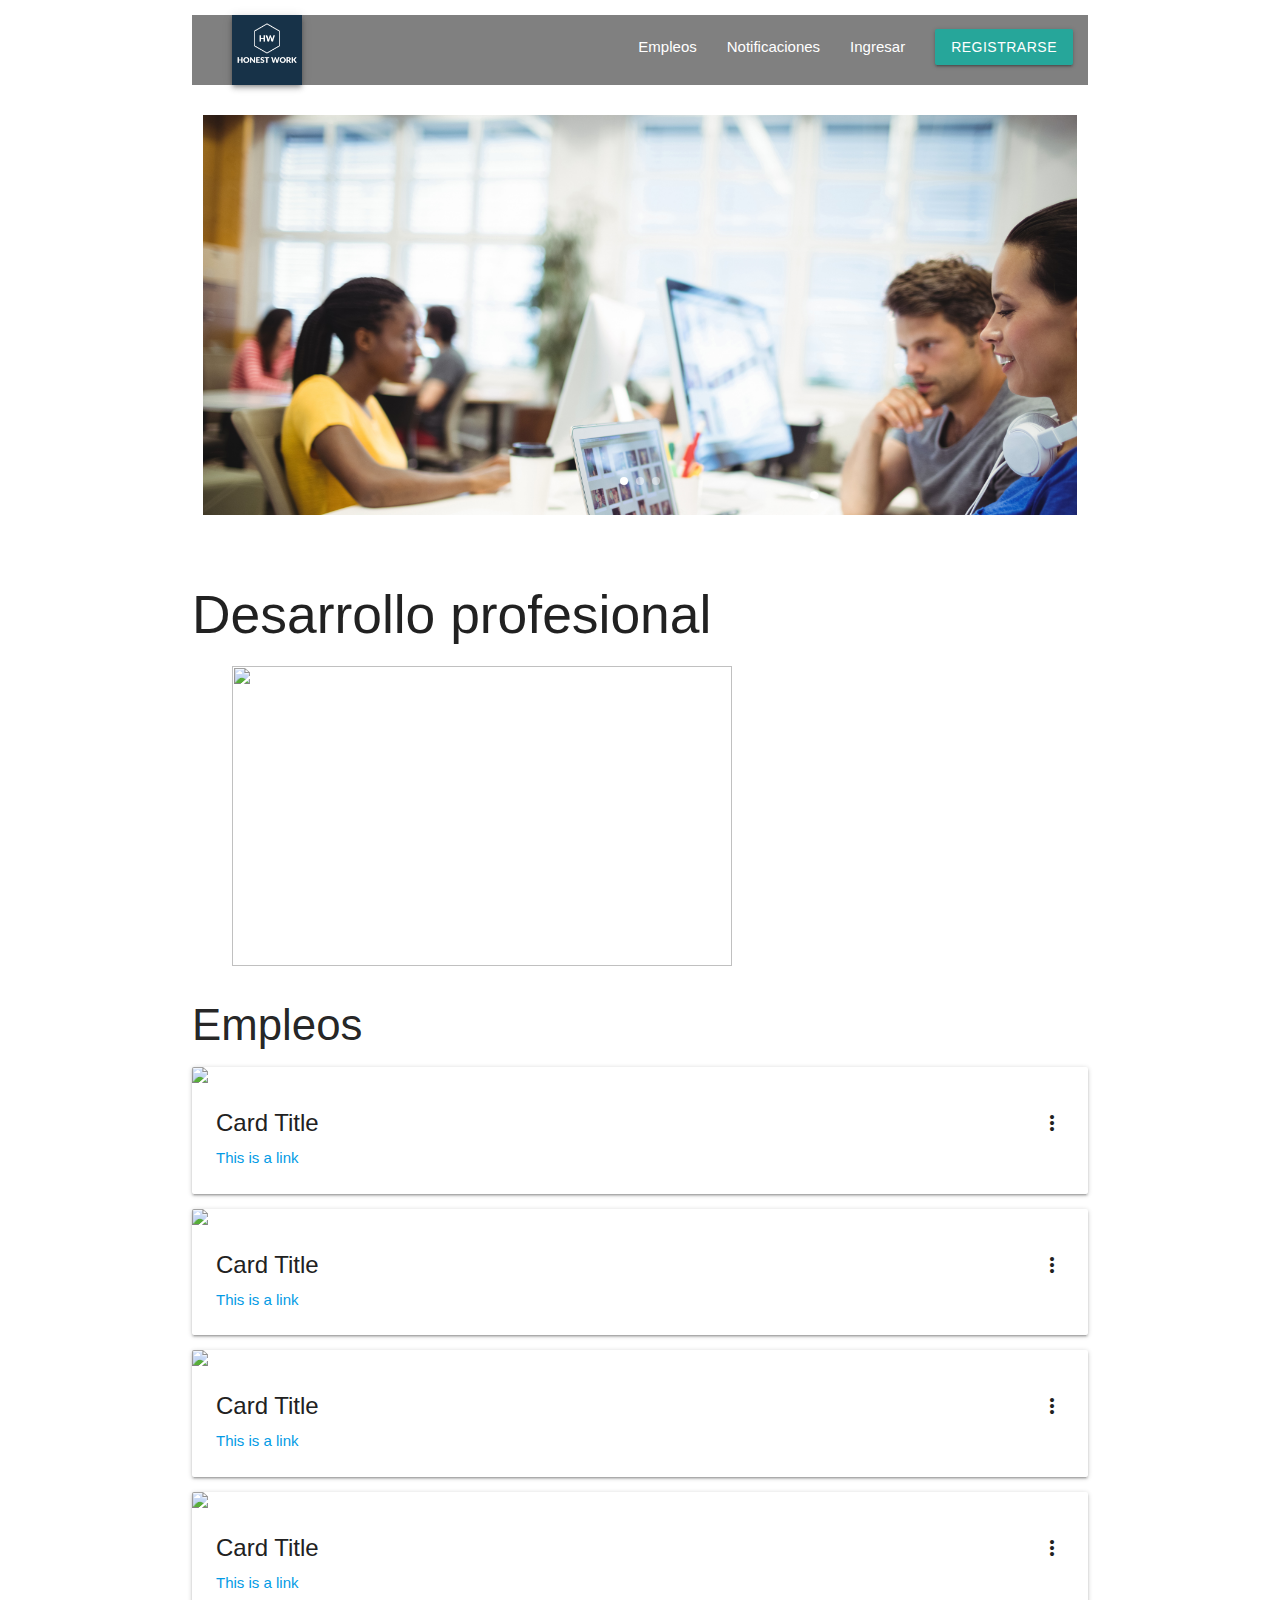
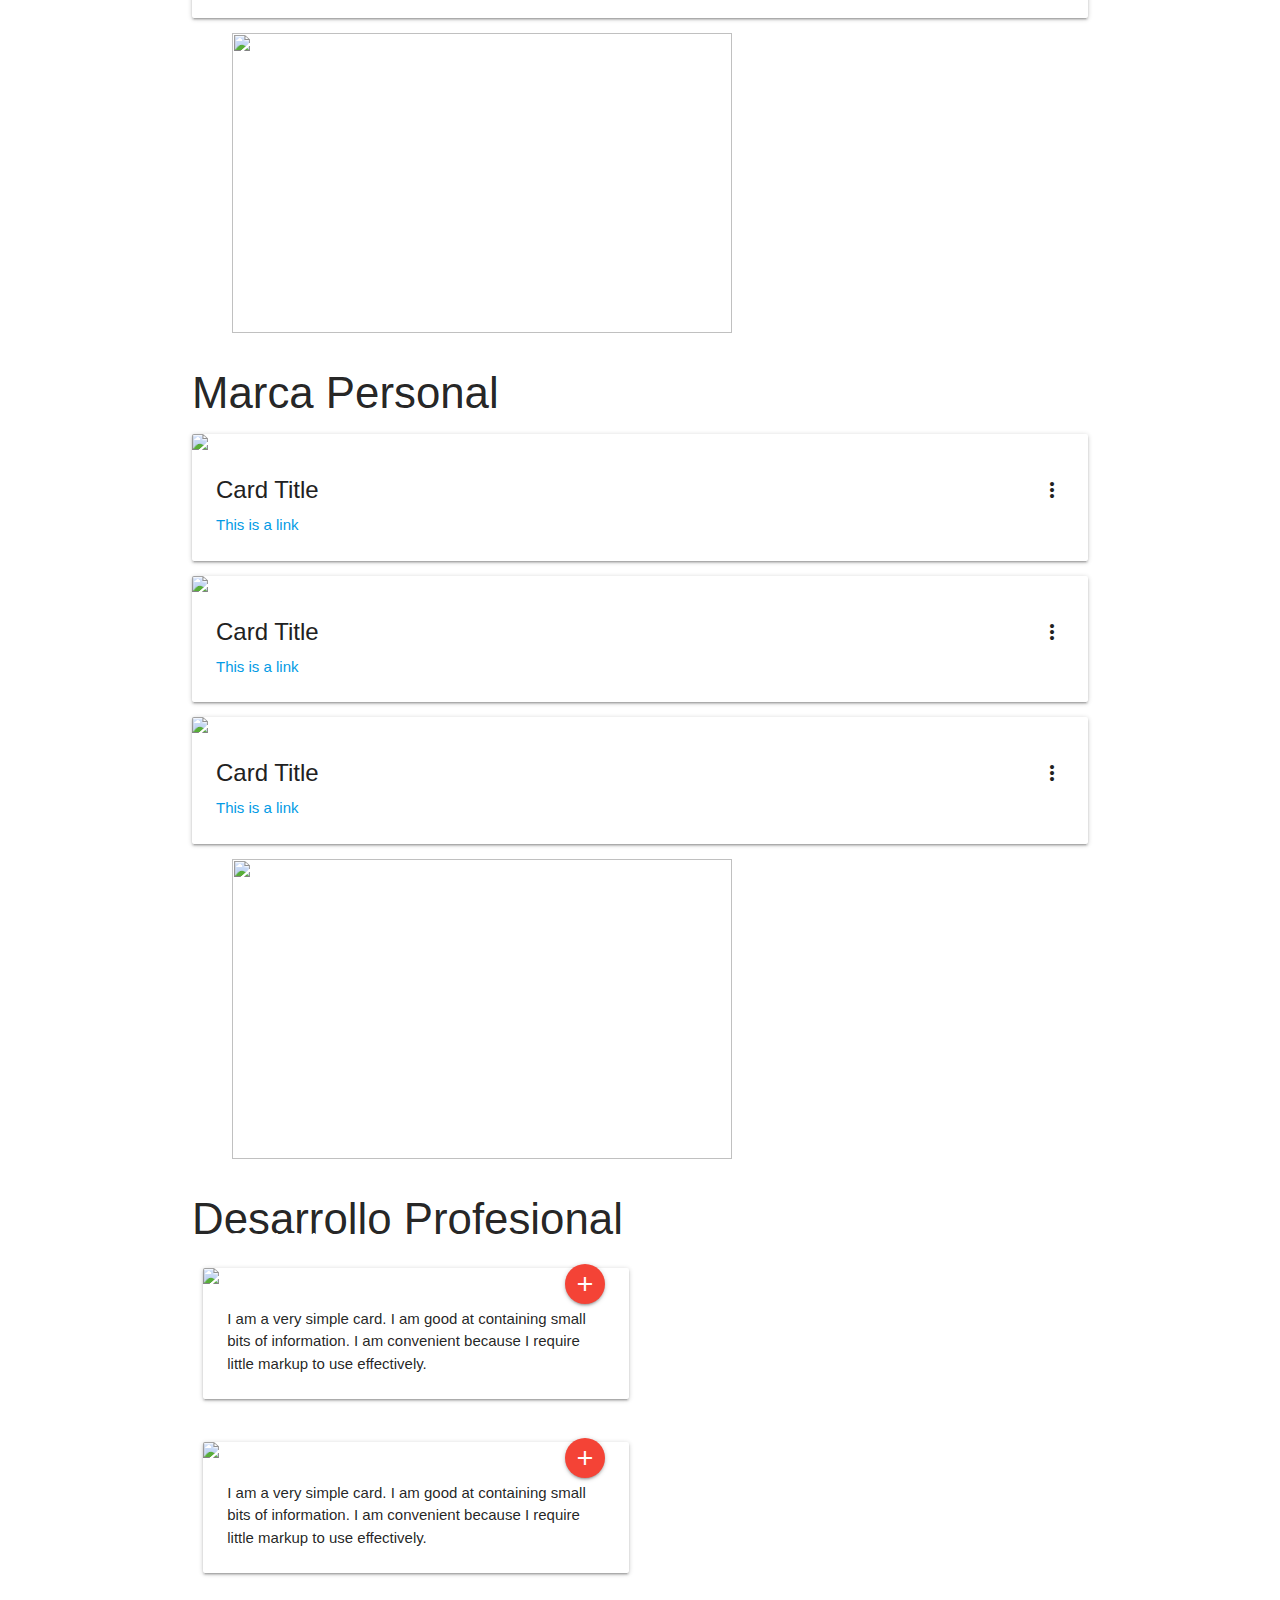
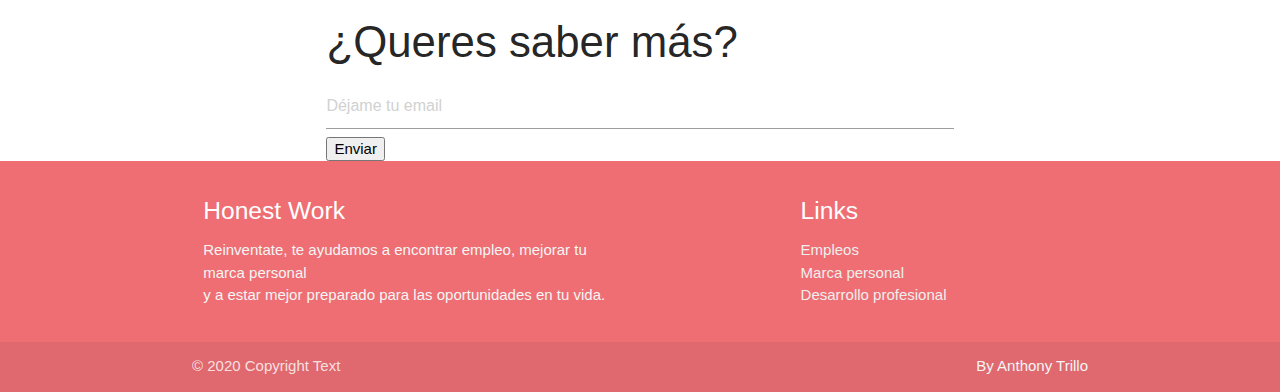
==== index.html @ fe692565 "Añado descripción al footer" ====
<!DOCTYPE html>
<html lang="es">
    <head>
        <meta charset="UTF-8">
        <meta name="viewport" content="width=device-width, initial-scale=1.0">
        <meta http-equiv="X-UA-Compatible" content="ie=edge">
        <title>Project zero</title>
        <!--Import Google Icon Font-->
        <link href="https://fonts.googleapis.com/icon?family=Material+Icons" rel="stylesheet">
        <!-- Compiled and minified CSS -->
        <link rel="stylesheet" href="https://cdnjs.cloudflare.com/ajax/libs/materialize/1.0.0/css/materialize.min.css">
        <link rel="stylesheet" href="estilos.css">
    </head>
    <body>

        <i class="icon-menu burger-button" id="burger-menu"></i> 

        <header>
            <nav class="container">
                <figure>
                    <a href="#" class="brand-logo left valign-wrapper">
                        <img class="responsive-img z-depth-2" src="imagenes/logo.png" alt="logo de la página">
                    </a>
                </figure>
                <ul class="valign-wrapper right">
                    <li>
                        <a href="">Empleos</a>
                    </li>
                    <li>
                        <a href="">Notificaciones</a>
                    </li>
                    <li>
                        <a href="">Ingresar</a>
                    </li>
                    <li>
                        <a class="btn" href="#">Registrarse</a>
                    </li>
                </ul>
            </nav>
        </header>
        <main class="container">
            <section class="hero">
                <div class="section">
                    <div class="row">
                        <div class="col s12">
                            <div class="carousel carousel-slider">
                                <a class="carousel-item" href="#one!"><img src="imagenes/work.jpg">Empleos</a>
                                <a class="carousel-item" href="#two!"><img src="imagenes/meet.jpg">Capacitación</a>
                                <a class="carousel-item" href="#three!"><img src="imagenes/branding.jpg">Marca personal</a>
                            </div>   
                        </div>
                    </div>
                </div>     
            </section>
    
            <section id="categorias" class="category-list">
                <div>
                    <h2>Desarrollo profesional</h2>
                    <article class="category">
                        <figure class="category-imageContainer">
                            <img class="category_image" src="" width="500" height="300" alt="">
                        </figure>
                        <div class="category-detail">
                            <h3 class="category-title">Empleos</h3>

                            <div class="card">
                                <div class="card-image waves-effect waves-block waves-light">
                                    <img class="activator" src="images/office.jpg">
                                </div>
                                <div class="card-content">
                                  <span class="card-title activator grey-text text-darken-4">Card Title<i class="material-icons right">more_vert</i></span>
                                  <p><a href="#">This is a link</a></p>
                                </div>
                                <div class="card-reveal">
                                  <span class="card-title grey-text text-darken-4">Card Title<i class="material-icons right">close</i></span>
                                  <p>Here is some more information about this product that is only revealed once clicked on.</p>
                                </div>
                            </div>

                            <div class="card">
                                <div class="card-image waves-effect waves-block waves-light">
                                    <img class="activator" src="images/office.jpg">
                                </div>
                                <div class="card-content">
                                    <span class="card-title activator grey-text text-darken-4">Card Title<i class="material-icons right">more_vert</i></span>
                                    <p><a href="#">This is a link</a></p>
                                </div>
                                <div class="card-reveal">
                                    <span class="card-title grey-text text-darken-4">Card Title<i class="material-icons right">close</i></span>
                                    <p>Here is some more information about this product that is only revealed once clicked on.</p>
                                </div>
                            </div>

                            <div class="card">
                                <div class="card-image waves-effect waves-block waves-light">
                                    <img class="activator" src="images/office.jpg">
                                </div>
                                <div class="card-content">
                                    <span class="card-title activator grey-text text-darken-4">Card Title<i class="material-icons right">more_vert</i></span>
                                    <p><a href="#">This is a link</a></p>
                                </div>
                                <div class="card-reveal">
                                    <span class="card-title grey-text text-darken-4">Card Title<i class="material-icons right">close</i></span>
                                    <p>Here is some more information about this product that is only revealed once clicked on.</p>
                                </div>
                            </div>
                            
                            <div class="card">
                                <div class="card-image waves-effect waves-block waves-light">
                                    <img class="activator" src="images/office.jpg">
                                </div>
                                <div class="card-content">
                                    <span class="card-title activator grey-text text-darken-4">Card Title<i class="material-icons right">more_vert</i></span>
                                    <p><a href="#">This is a link</a></p>
                                </div>
                                <div class="card-reveal">
                                    <span class="card-title grey-text text-darken-4">Card Title<i class="material-icons right">close</i></span>
                                    <p>Here is some more information about this product that is only revealed once clicked on.</p>
                                </div>
                            </div>

                        </div>            
                    </article>
                    <article class="category">
                        <figure class="category-imageContainer">
                            <img class="category_image" src="" width="500" height="300" alt="">
                        </figure>
                        <div class="category-detail">
                            <h3 class="category-title">Marca Personal</h3>

                            <div class="card">
                                <div class="card-image waves-effect waves-block waves-light">
                                  <img class="activator" src="images/office.jpg">
                                </div>
                                <div class="card-content">
                                  <span class="card-title activator grey-text text-darken-4">Card Title<i class="material-icons right">more_vert</i></span>
                                  <p><a href="#">This is a link</a></p>
                                </div>
                                <div class="card-reveal">
                                  <span class="card-title grey-text text-darken-4">Card Title<i class="material-icons right">close</i></span>
                                  <p>Here is some more information about this product that is only revealed once clicked on.</p>
                                </div>
                            </div>

                            <div class="card">
                                <div class="card-image waves-effect waves-block waves-light">
                                  <img class="activator" src="images/office.jpg">
                                </div>
                                <div class="card-content">
                                  <span class="card-title activator grey-text text-darken-4">Card Title<i class="material-icons right">more_vert</i></span>
                                  <p><a href="#">This is a link</a></p>
                                </div>
                                <div class="card-reveal">
                                  <span class="card-title grey-text text-darken-4">Card Title<i class="material-icons right">close</i></span>
                                  <p>Here is some more information about this product that is only revealed once clicked on.</p>
                                </div>
                            </div>

                            <div class="card">
                                <div class="card-image waves-effect waves-block waves-light">
                                  <img class="activator" src="images/office.jpg">
                                </div>
                                <div class="card-content">
                                  <span class="card-title activator grey-text text-darken-4">Card Title<i class="material-icons right">more_vert</i></span>
                                  <p><a href="#">This is a link</a></p>
                                </div>
                                <div class="card-reveal">
                                  <span class="card-title grey-text text-darken-4">Card Title<i class="material-icons right">close</i></span>
                                  <p>Here is some more information about this product that is only revealed once clicked on.</p>
                                </div>
                            </div>

                        </div>            
                    </article>
                    <article class="category">
                        <figure class="category-imageContainer">
                            <img class="category_image" src="" width="500" height="300" alt="">
                        </figure>
                        <div class="category-detail">
                            <h3 class="category-title">Desarrollo Profesional</h3>
                            
                            <div class="row">
                                <div class="col s12 m6">
                                  <div class="card">
                                    <div class="card-image">
                                      <img src="images/sample-1.jpg">
                                      <span class="card-title">Card Title</span>
                                      <a class="btn-floating halfway-fab waves-effect waves-light red"><i class="material-icons">add</i></a>
                                    </div>
                                    <div class="card-content">
                                      <p>I am a very simple card. I am good at containing small bits of information. I am convenient because I require little markup to use effectively.</p>
                                    </div>
                                  </div>
                                </div>
                            </div>
                                
                            <div class="row">
                                <div class="col s12 m6">
                                  <div class="card">
                                    <div class="card-image">
                                      <img src="images/sample-1.jpg">
                                      <span class="card-title">Card Title</span>
                                      <a class="btn-floating halfway-fab waves-effect waves-light red"><i class="material-icons">add</i></a>
                                    </div>
                                    <div class="card-content">
                                      <p>I am a very simple card. I am good at containing small bits of information. I am convenient because I require little markup to use effectively.</p>
                                    </div>
                                  </div>
                                </div>
                            </div>
                                        
                        </div>            
                    </article>
                </div>
            </section>
    
            <section id="contacto" class="contact">
                <div class="container">
                    <form action="/suscripcion/" class="form-email">
                        <h3>¿Queres saber más?</h3 >
                        <input type="text" placeholder="Déjame tu email" value="" id="email">
                        <button>Enviar</button>
                    </form>
                </div>
            </section>
        </main>

        <footer class="page-footer">
            <div class="container">
              <div class="row">
                <div class="col l6 s12">
                  <h5 class="white-text">Honest Work</h5>
                  <p class="grey-text text-lighten-4">Reinventate, te ayudamos a encontrar empleo, mejorar tu marca personal <br> y a estar mejor preparado para las oportunidades en tu vida.</p>
                </div>
                <div class="col l4 offset-l2 s12">
                  <h5 class="white-text">Links</h5>
                  <ul>
                    <li><a class="grey-text text-lighten-3" href="#!">Empleos</a></li>
                    <li><a class="grey-text text-lighten-3" href="#!">Marca personal</a></li>
                    <li><a class="grey-text text-lighten-3" href="#!">Desarrollo profesional</a></li>
                  </ul>
                </div>
              </div>
            </div>
            <div class="footer-copyright">
              <div class="container">
              © 2020 Copyright Text
              <a class="grey-text text-lighten-4 right" href="https://www.linkedin.com/in/anthonytr/">By Anthony Trillo</a>
              </div>
            </div>
        </footer>

        <!-- Compiled and minified JavaScript -->
        <script src="https://cdnjs.cloudflare.com/ajax/libs/materialize/1.0.0/js/materialize.min.js"></script>
        <script>
            document.addEventListener('DOMContentLoaded', function() {
                let elems = document.querySelectorAll('.carousel');
                let instances = M.Carousel.init(elems, {
                    indicators: true,
                    dist: -80
                });

                setInterval(function(){
                
                })
            });
            
            //Or with jQuery
            //$(document).ready(function(){
            //$('.carousel').carousel();
            //});
        </script>
    </body>
</html>
---- estilos.css ----
body {
    margin: 0px;
    padding: 0px;
    display: flex;
    min-height: 100vh;
    flex-direction: column;
}

header {
    height: 100px;
}

header nav {
    height: 100px;
    background: grey;
    box-shadow: none;
    height: 70px;
}

.brand-logo img {
    width: 70px;
}
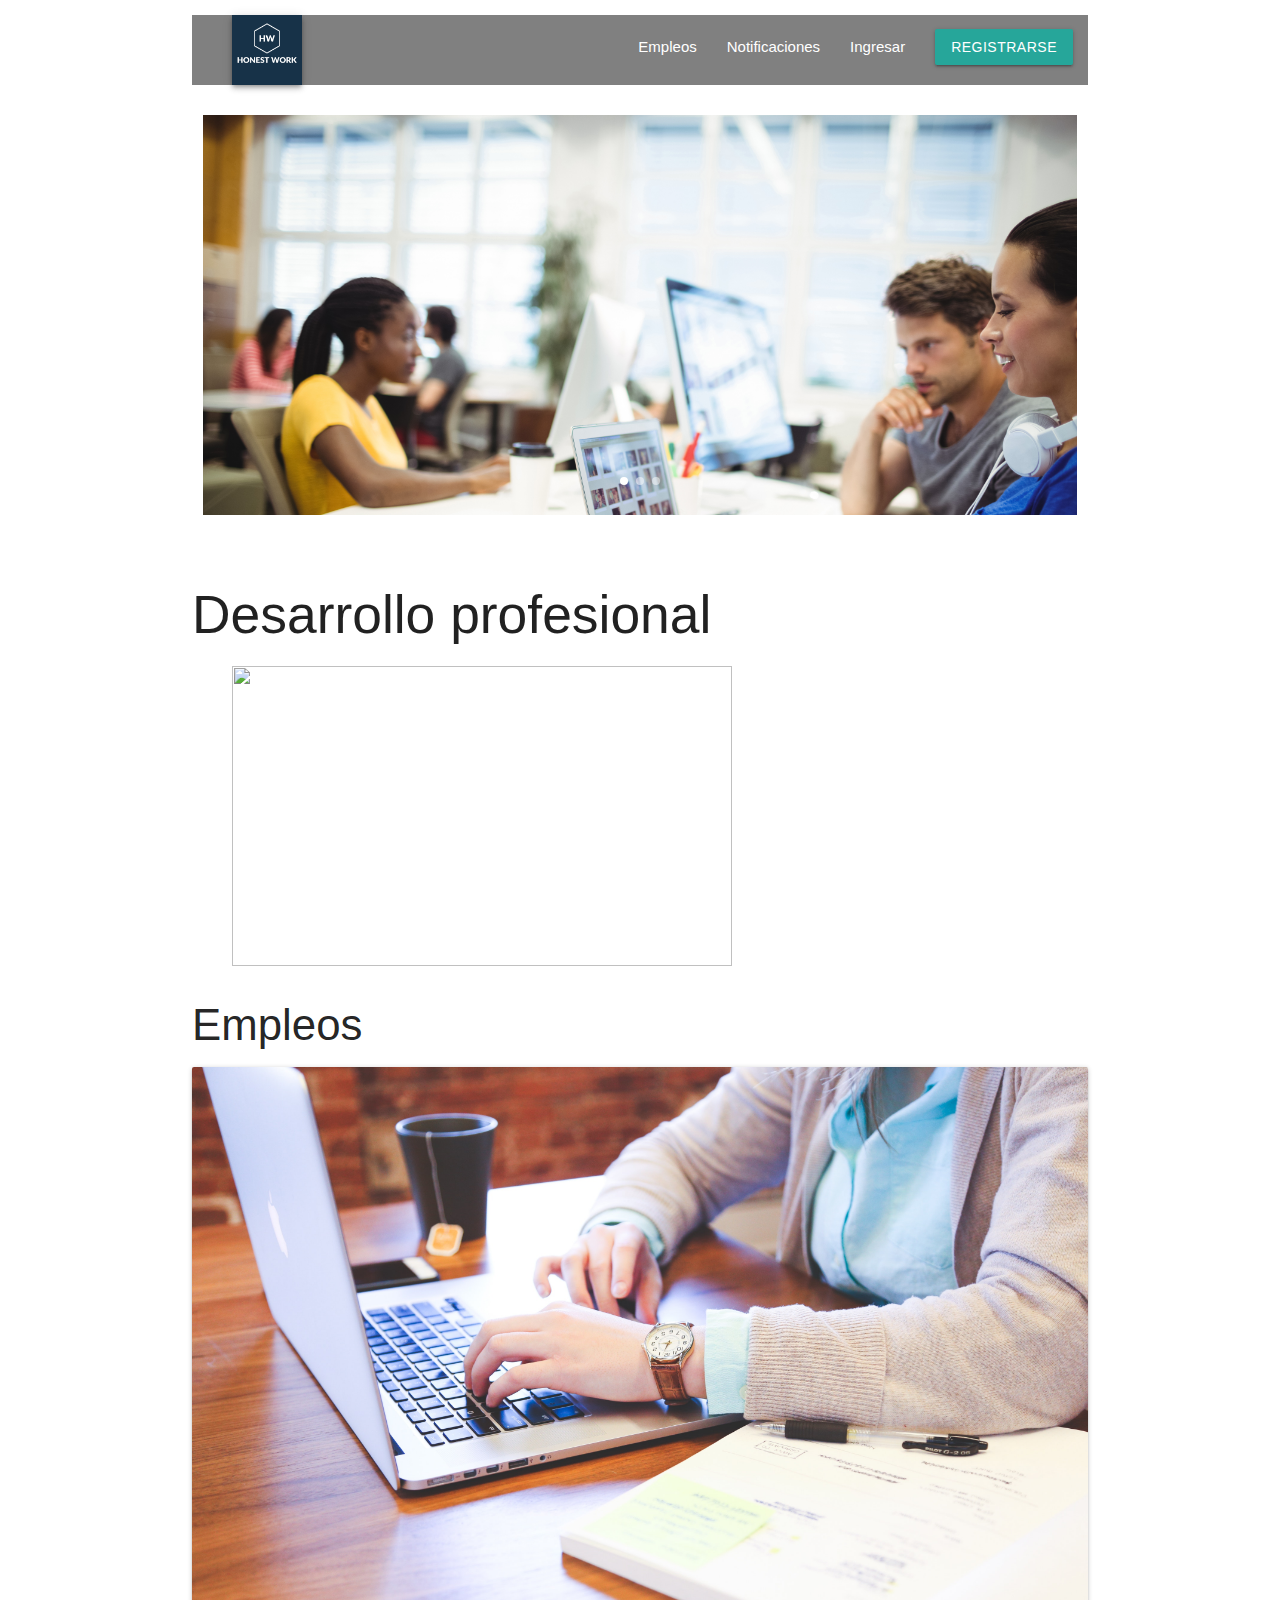
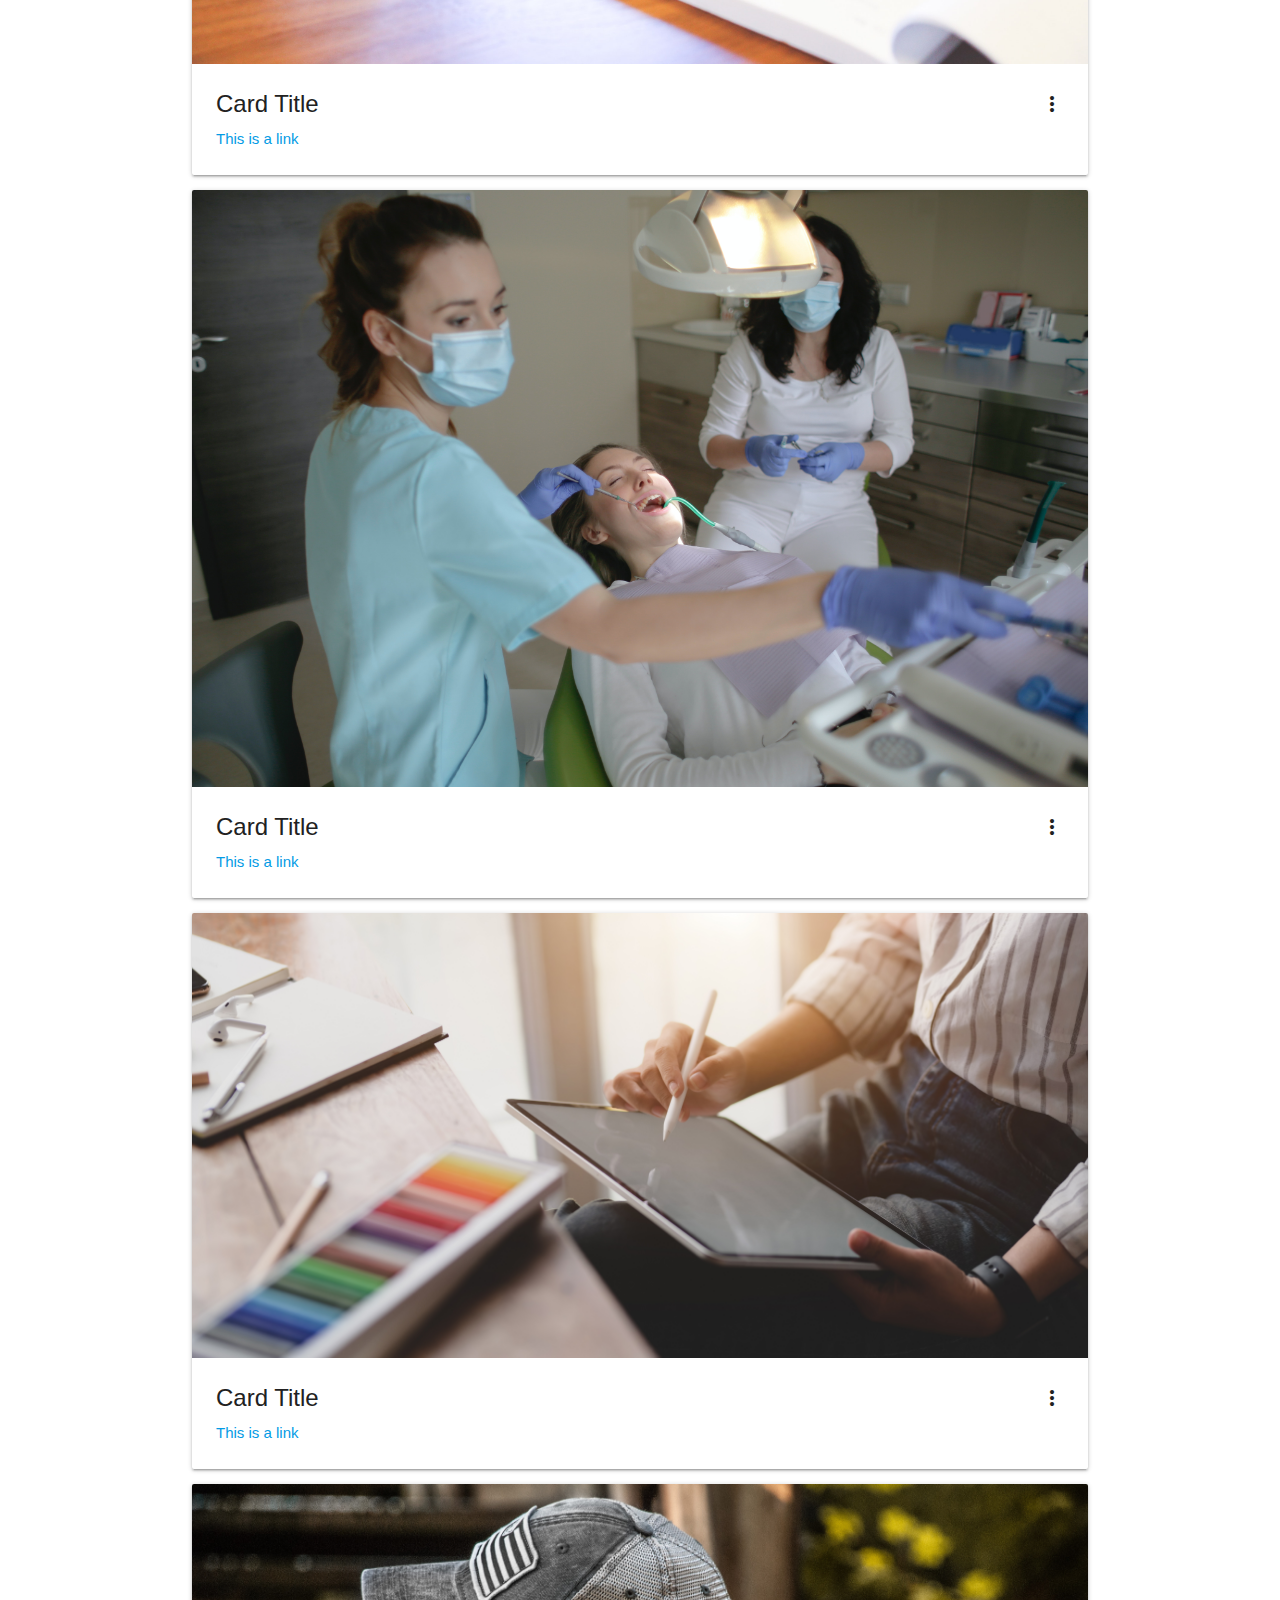
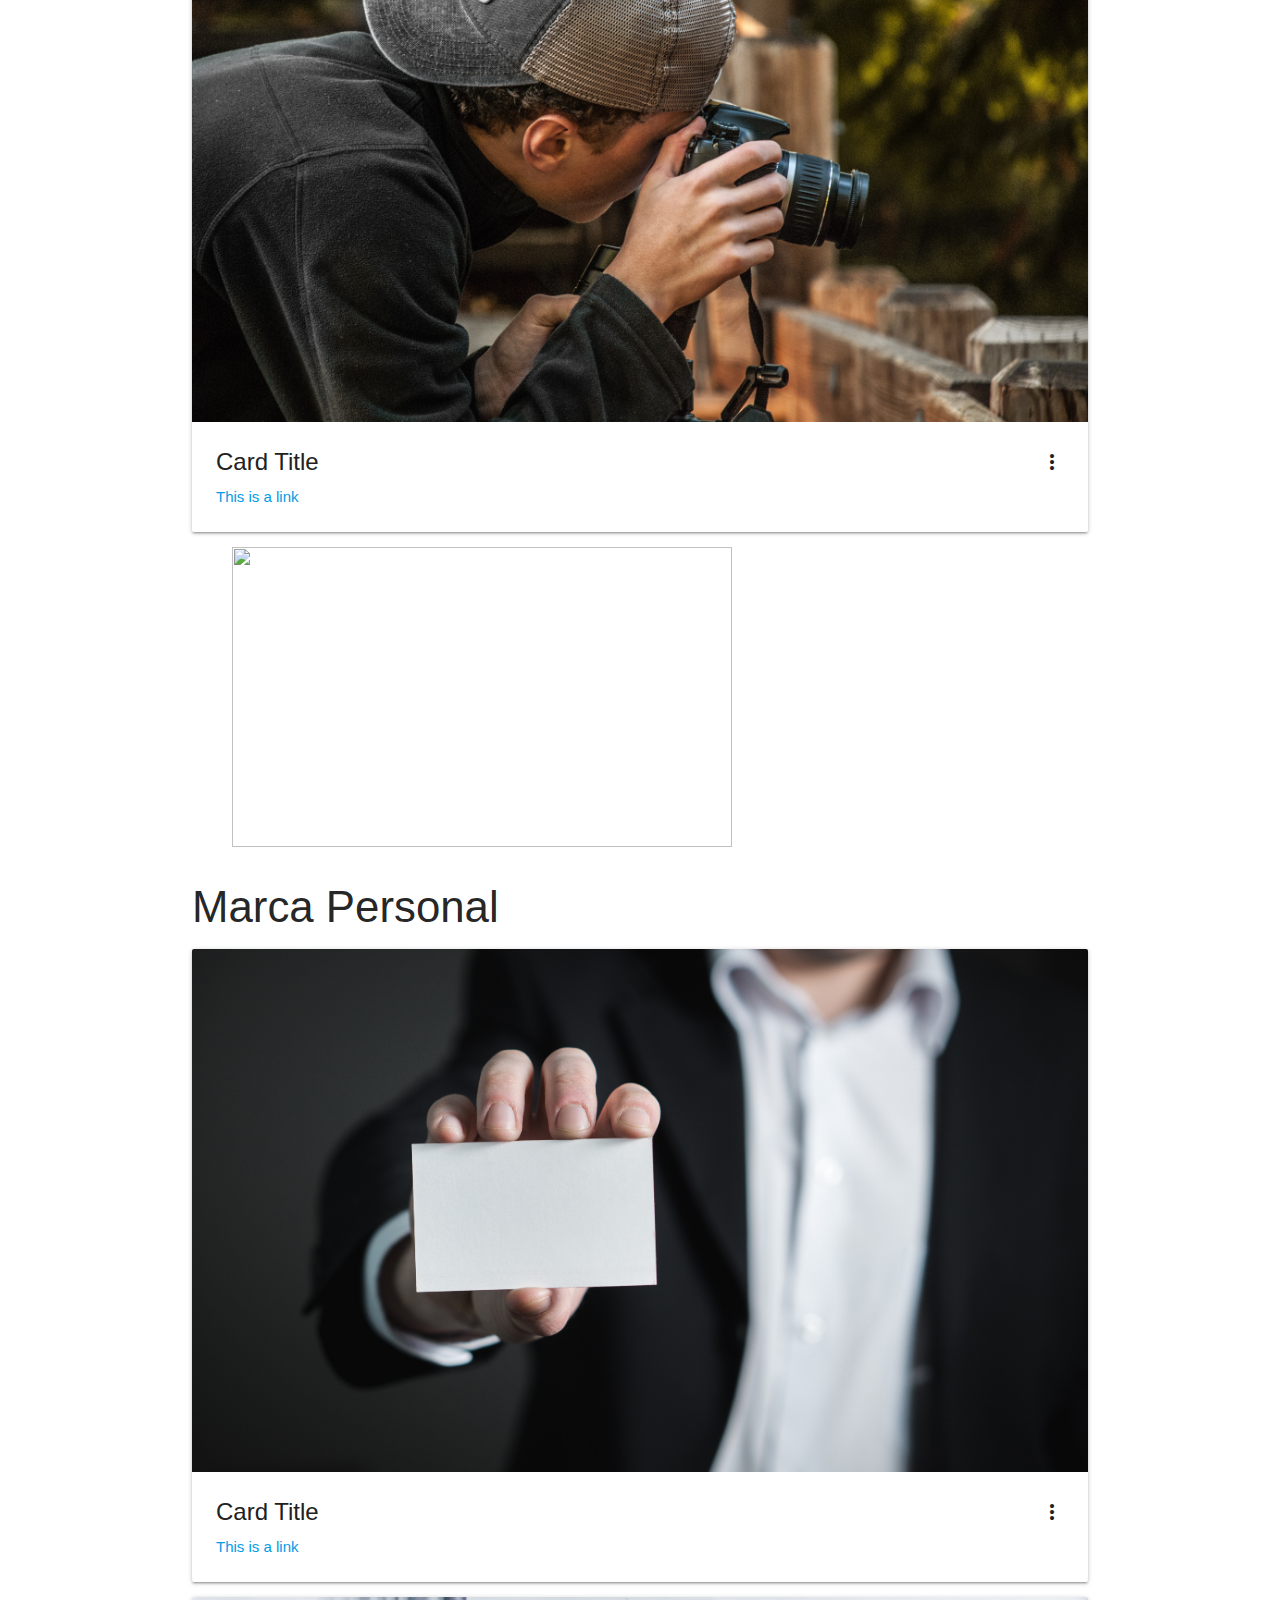
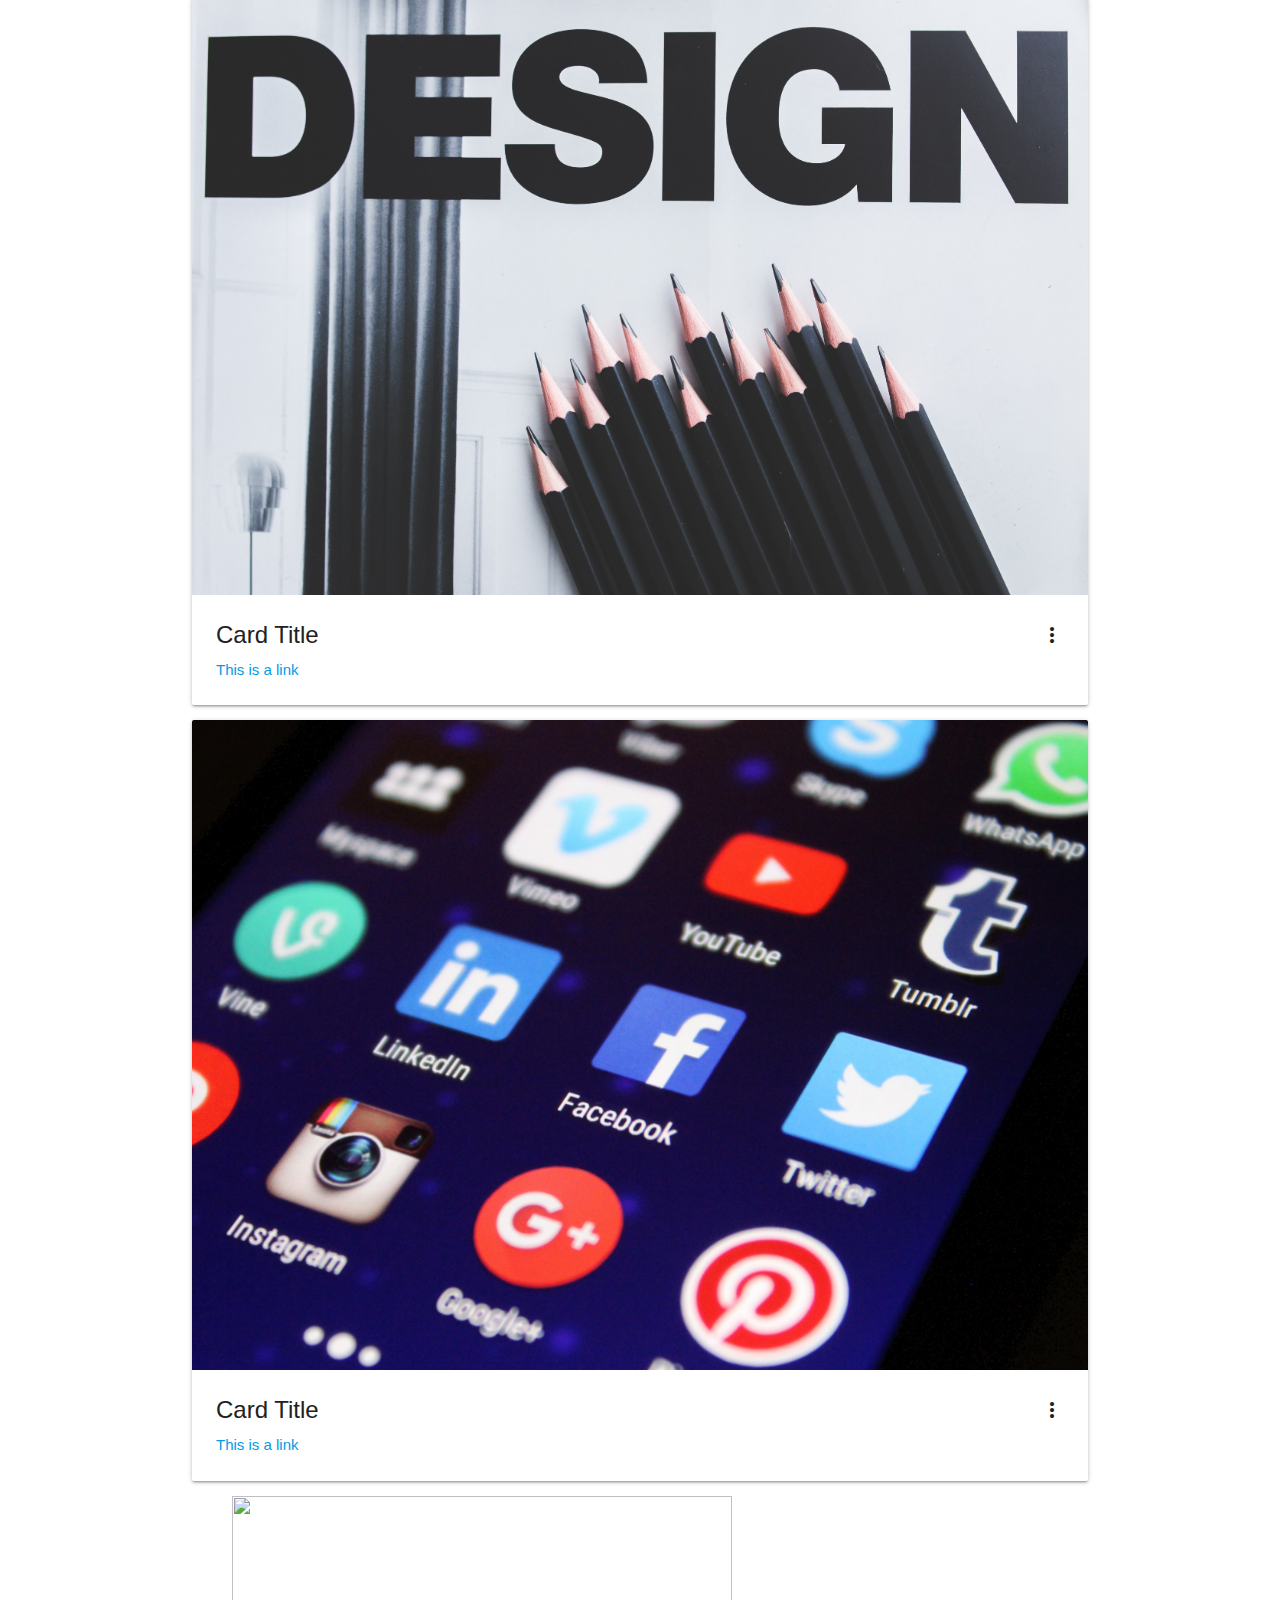
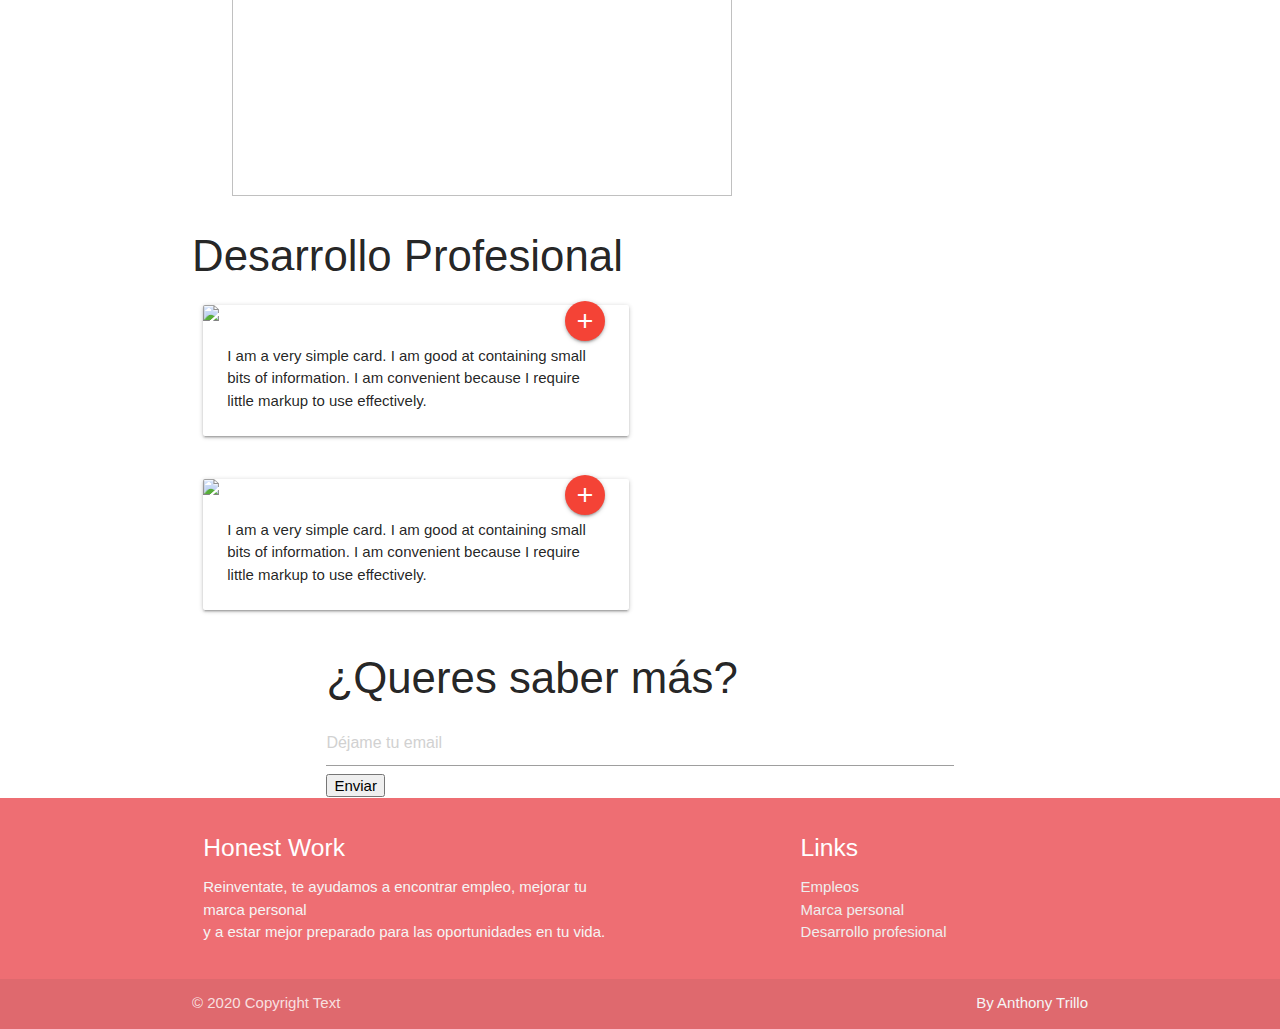
==== commit 777a0e4f: "Añadiendo imagenes de articulos" ====
--- a/index.html
+++ b/index.html
@@ -63,62 +63,70 @@
                         <div class="category-detail">
                             <h3 class="category-title">Empleos</h3>
 
-                            <div class="card">
-                                <div class="card-image waves-effect waves-block waves-light">
-                                    <img class="activator" src="images/office.jpg">
-                                </div>
-                                <div class="card-content">
-                                  <span class="card-title activator grey-text text-darken-4">Card Title<i class="material-icons right">more_vert</i></span>
-                                  <p><a href="#">This is a link</a></p>
-                                </div>
-                                <div class="card-reveal">
-                                  <span class="card-title grey-text text-darken-4">Card Title<i class="material-icons right">close</i></span>
-                                  <p>Here is some more information about this product that is only revealed once clicked on.</p>
-                                </div>
-                            </div>
-
-                            <div class="card">
-                                <div class="card-image waves-effect waves-block waves-light">
-                                    <img class="activator" src="images/office.jpg">
-                                </div>
-                                <div class="card-content">
-                                    <span class="card-title activator grey-text text-darken-4">Card Title<i class="material-icons right">more_vert</i></span>
-                                    <p><a href="#">This is a link</a></p>
-                                </div>
-                                <div class="card-reveal">
-                                    <span class="card-title grey-text text-darken-4">Card Title<i class="material-icons right">close</i></span>
-                                    <p>Here is some more information about this product that is only revealed once clicked on.</p>
-                                </div>
-                            </div>
-
-                            <div class="card">
-                                <div class="card-image waves-effect waves-block waves-light">
-                                    <img class="activator" src="images/office.jpg">
-                                </div>
-                                <div class="card-content">
-                                    <span class="card-title activator grey-text text-darken-4">Card Title<i class="material-icons right">more_vert</i></span>
-                                    <p><a href="#">This is a link</a></p>
-                                </div>
-                                <div class="card-reveal">
-                                    <span class="card-title grey-text text-darken-4">Card Title<i class="material-icons right">close</i></span>
-                                    <p>Here is some more information about this product that is only revealed once clicked on.</p>
-                                </div>
-                            </div>
+                            <article class="col s12 m6 14">
+                                <div class="card">
+                                    <div class="card-image waves-effect waves-block waves-light">
+                                        <img class="activator" src="imagenes/administrator.jpg">
+                                    </div>
+                                    <div class="card-content">
+                                        <span class="card-title activator grey-text text-darken-4">Card Title<i class="material-icons right">more_vert</i></span>
+                                        <p><a href="#">This is a link</a></p>
+                                    </div>
+                                    <div class="card-reveal">
+                                        <span class="card-title grey-text text-darken-4">Card Title<i class="material-icons right">close</i></span>
+                                        <p>Here is some more information about this product that is only revealed once clicked on.</p>
+                                    </div>
+                                </div>
+                            </article>
+
+                            <article class="col s12 m6 14">
+                                <div class="card">
+                                    <div class="card-image waves-effect waves-block waves-light">
+                                        <img class="activator" src="imagenes/dentist.jpg">
+                                    </div>
+                                    <div class="card-content">
+                                        <span class="card-title activator grey-text text-darken-4">Card Title<i class="material-icons right">more_vert</i></span>
+                                        <p><a href="#">This is a link</a></p>
+                                    </div>
+                                    <div class="card-reveal">
+                                        <span class="card-title grey-text text-darken-4">Card Title<i class="material-icons right">close</i></span>
+                                        <p>Here is some more information about this product that is only revealed once clicked on.</p>
+                                    </div>
+                                </div>
+                            </article>    
                             
-                            <div class="card">
-                                <div class="card-image waves-effect waves-block waves-light">
-                                    <img class="activator" src="images/office.jpg">
-                                </div>
-                                <div class="card-content">
-                                    <span class="card-title activator grey-text text-darken-4">Card Title<i class="material-icons right">more_vert</i></span>
-                                    <p><a href="#">This is a link</a></p>
-                                </div>
-                                <div class="card-reveal">
-                                    <span class="card-title grey-text text-darken-4">Card Title<i class="material-icons right">close</i></span>
-                                    <p>Here is some more information about this product that is only revealed once clicked on.</p>
-                                </div>
-                            </div>
-
+                            <article>
+                                <div class="card">
+                                    <div class="card-image waves-effect waves-block waves-light">
+                                        <img class="activator" src="imagenes/designer.jpg">
+                                    </div>
+                                    <div class="card-content">
+                                        <span class="card-title activator grey-text text-darken-4">Card Title<i class="material-icons right">more_vert</i></span>
+                                        <p><a href="#">This is a link</a></p>
+                                    </div>
+                                    <div class="card-reveal">
+                                        <span class="card-title grey-text text-darken-4">Card Title<i class="material-icons right">close</i></span>
+                                        <p>Here is some more information about this product that is only revealed once clicked on.</p>
+                                    </div>
+                                </div>
+                            </article>
+                            
+                            <article>
+                                <div class="card">
+                                    <div class="card-image waves-effect waves-block waves-light">
+                                        <img class="activator" src="imagenes/photographer.jpg">
+                                    </div>
+                                    <div class="card-content">
+                                        <span class="card-title activator grey-text text-darken-4">Card Title<i class="material-icons right">more_vert</i></span>
+                                        <p><a href="#">This is a link</a></p>
+                                    </div>
+                                    <div class="card-reveal">
+                                        <span class="card-title grey-text text-darken-4">Card Title<i class="material-icons right">close</i></span>
+                                        <p>Here is some more information about this product that is only revealed once clicked on.</p>
+                                    </div>
+                                </div>
+                            </article>
+                        
                         </div>            
                     </article>
                     <article class="category">
@@ -130,7 +138,7 @@
 
                             <div class="card">
                                 <div class="card-image waves-effect waves-block waves-light">
-                                  <img class="activator" src="images/office.jpg">
+                                  <img class="activator" src="imagenes/branding1.jpg">
                                 </div>
                                 <div class="card-content">
                                   <span class="card-title activator grey-text text-darken-4">Card Title<i class="material-icons right">more_vert</i></span>
@@ -144,7 +152,7 @@
 
                             <div class="card">
                                 <div class="card-image waves-effect waves-block waves-light">
-                                  <img class="activator" src="images/office.jpg">
+                                  <img class="activator" src="imagenes/branding2.jpg">
                                 </div>
                                 <div class="card-content">
                                   <span class="card-title activator grey-text text-darken-4">Card Title<i class="material-icons right">more_vert</i></span>
@@ -158,7 +166,7 @@
 
                             <div class="card">
                                 <div class="card-image waves-effect waves-block waves-light">
-                                  <img class="activator" src="images/office.jpg">
+                                  <img class="activator" src="imagenes/branding3.jpg">
                                 </div>
                                 <div class="card-content">
                                   <span class="card-title activator grey-text text-darken-4">Card Title<i class="material-icons right">more_vert</i></span>
@@ -183,7 +191,7 @@
                                 <div class="col s12 m6">
                                   <div class="card">
                                     <div class="card-image">
-                                      <img src="images/sample-1.jpg">
+                                      <img src="imagenes/curriculum.jpg">
                                       <span class="card-title">Card Title</span>
                                       <a class="btn-floating halfway-fab waves-effect waves-light red"><i class="material-icons">add</i></a>
                                     </div>
@@ -198,7 +206,7 @@
                                 <div class="col s12 m6">
                                   <div class="card">
                                     <div class="card-image">
-                                      <img src="images/sample-1.jpg">
+                                      <img src="imagenes/interview.jpg">
                                       <span class="card-title">Card Title</span>
                                       <a class="btn-floating halfway-fab waves-effect waves-light red"><i class="material-icons">add</i></a>
                                     </div>
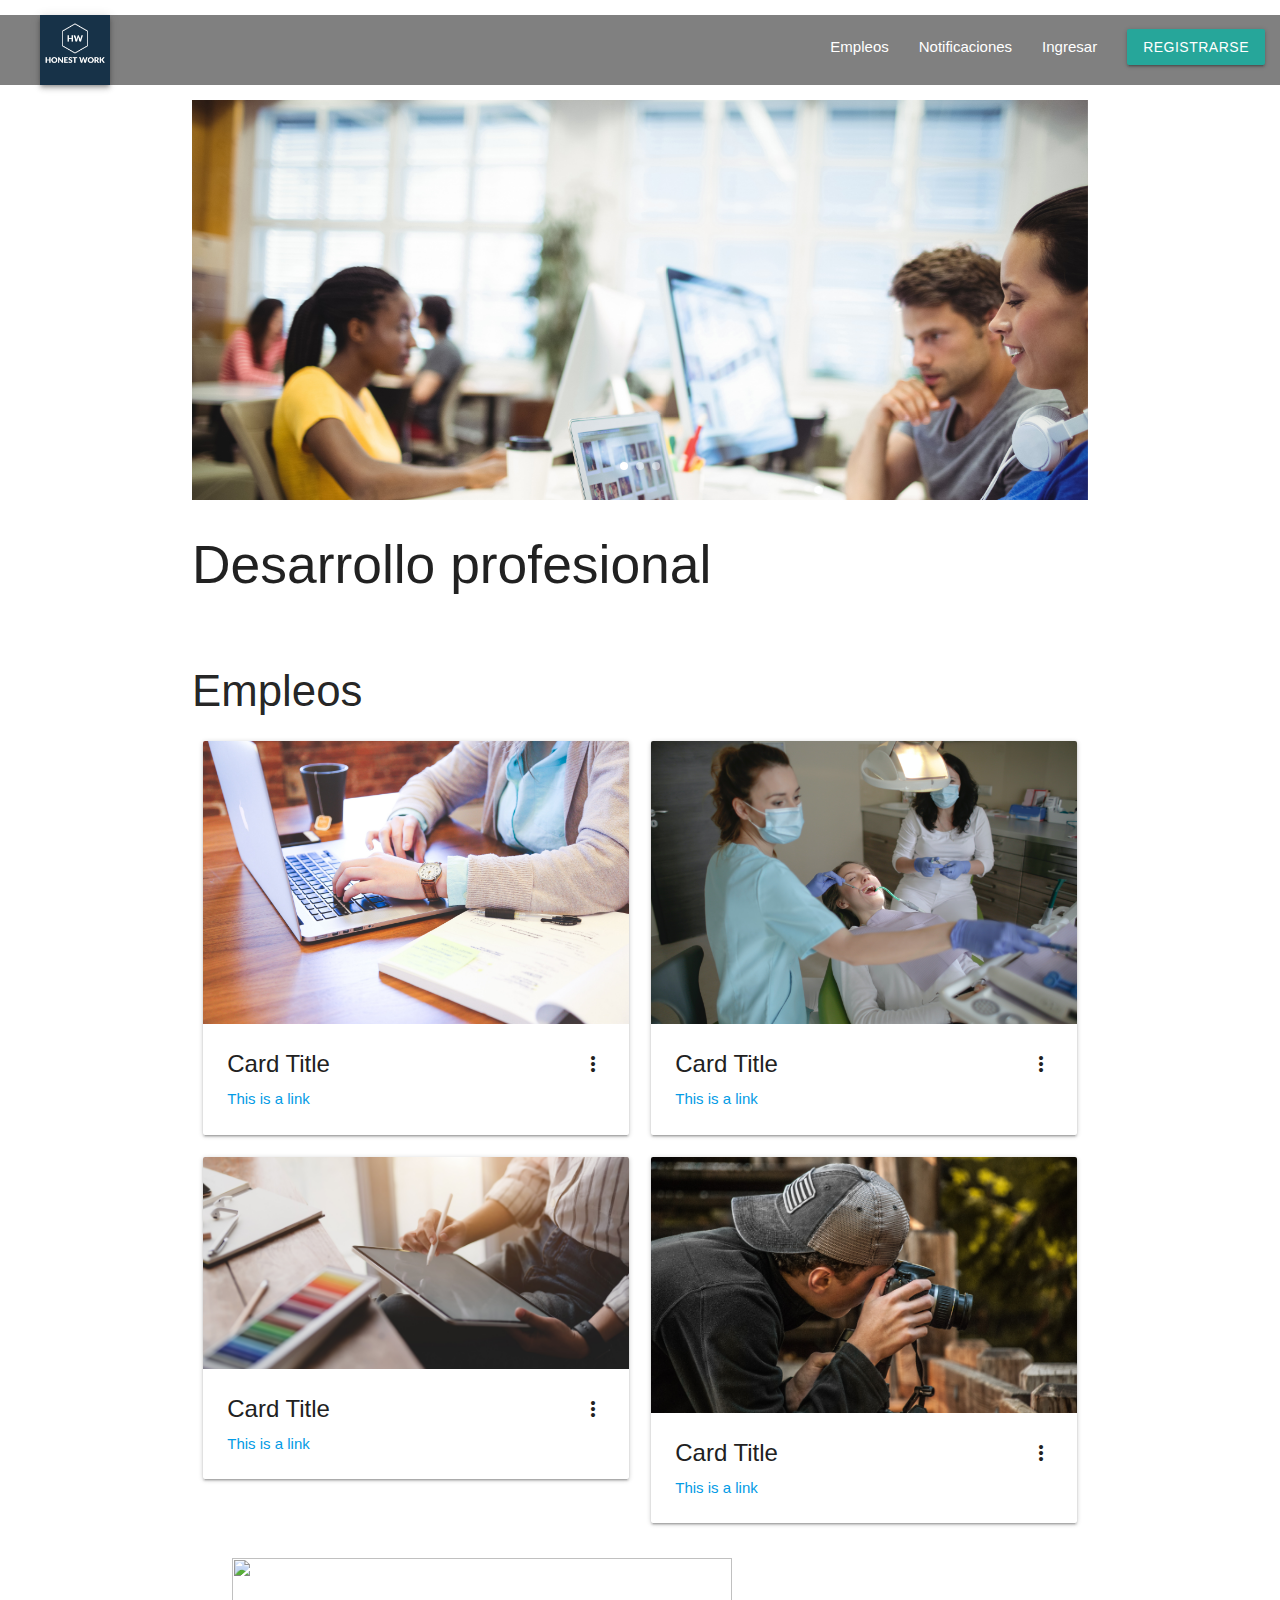
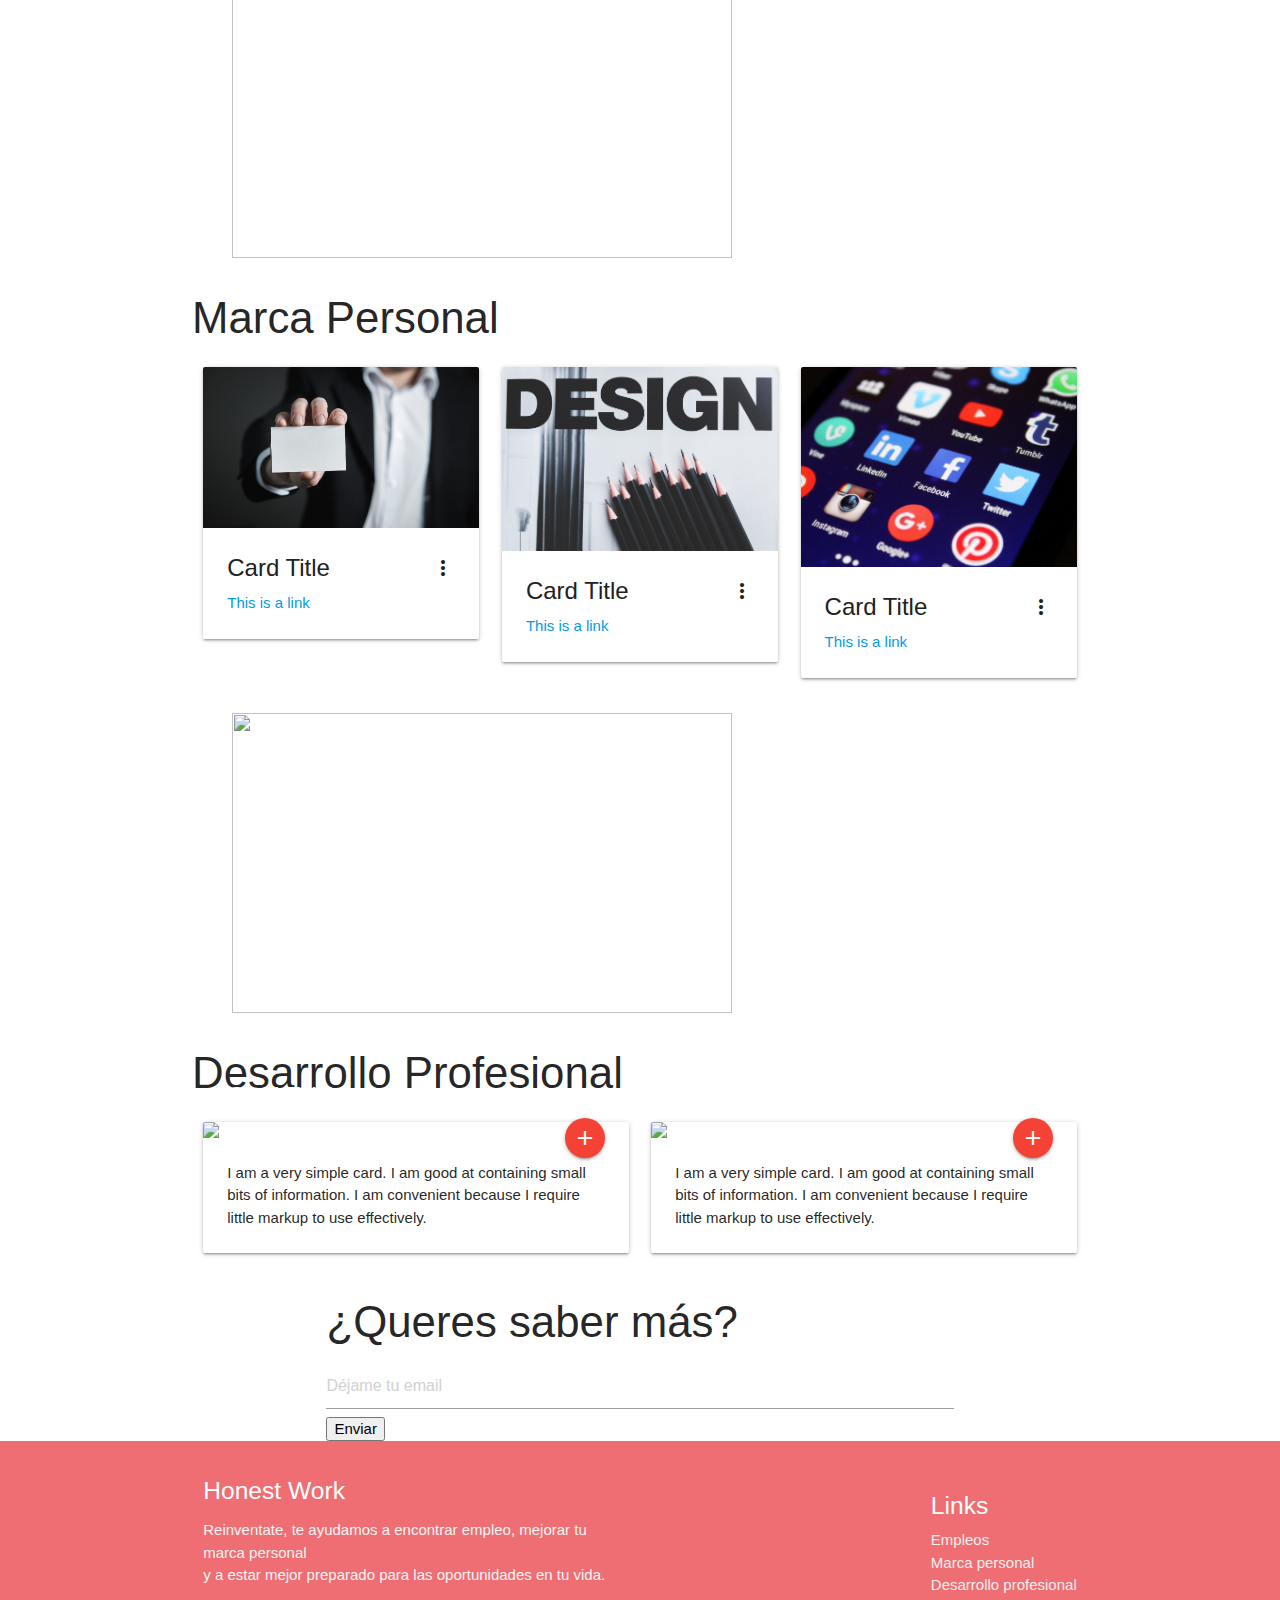
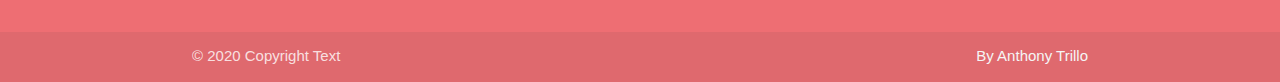
==== commit 7178b605: "detalles del frontend" ====
--- a/index.html
+++ b/index.html
@@ -12,11 +12,13 @@
         <link rel="stylesheet" href="estilos.css">
     </head>
     <body>
-
-        <i class="icon-menu burger-button" id="burger-menu"></i> 
-
+        <div>
+            <i class="icon-menu burger-button" id="burger-menu"></i> 
+
+        </div>
+        
         <header>
-            <nav class="container">
+            <nav class="nav-wrapper">
                 <figure>
                     <a href="#" class="brand-logo left valign-wrapper">
                         <img class="responsive-img z-depth-2" src="imagenes/logo.png" alt="logo de la página">
@@ -37,84 +39,141 @@
                     </li>
                 </ul>
             </nav>
+        
         </header>
         <main class="container">
-            <section class="hero">
-                <div class="section">
+                <!-- <section>
                     <div class="row">
-                        <div class="col s12">
+                        <div class="col s12"> -->
                             <div class="carousel carousel-slider">
-                                <a class="carousel-item" href="#one!"><img src="imagenes/work.jpg">Empleos</a>
-                                <a class="carousel-item" href="#two!"><img src="imagenes/meet.jpg">Capacitación</a>
-                                <a class="carousel-item" href="#three!"><img src="imagenes/branding.jpg">Marca personal</a>
+                                <a class="carousel-item" href="#one!"><img src="imagenes/work.jpg"></a>
+                                <a class="carousel-item" href="#two!"><img src="imagenes/meet.jpg"></a>
+                                <a class="carousel-item" href="#three!"><img src="imagenes/branding.jpg"></a>
                             </div>   
-                        </div>
+                        <!-- </div>
                     </div>
-                </div>     
-            </section>
-    
+                </section> -->
             <section id="categorias" class="category-list">
                 <div>
                     <h2>Desarrollo profesional</h2>
-                    <article class="category">
+                    <section>
+                        <figure class="category-imageContainer">
+                            <img class="category_image" src="" width="auto" height="auto" alt="">
+                        </figure>
+                        <div class="row">
+                            <h3 class="category-title">Empleos</h3>
+
+                            <article class="col s12 m6 13">
+                                <div class="card">
+                                    <div class="card-image waves-effect waves-block waves-light">
+                                        <img class="activator" src="imagenes/administrator.jpg">
+                                    </div>
+                                    <div class="card-content">
+                                        <span class="card-title activator grey-text text-darken-4">Card Title<i class="material-icons right">more_vert</i></span>
+                                        <p><a href="#">This is a link</a></p>
+                                    </div>
+                                    <div class="card-reveal">
+                                        <span class="card-title grey-text text-darken-4">Card Title<i class="material-icons right">close</i></span>
+                                        <p>Here is some more information about this product that is only revealed once clicked on.</p>
+                                    </div>
+                                </div>
+                            </article>
+
+                            <article class="col s12 m6 13">
+                                <div class="card">
+                                    <div class="card-image waves-effect waves-block waves-light">
+                                        <img class="activator" src="imagenes/dentist.jpg">
+                                    </div>
+                                    <div class="card-content">
+                                        <span class="card-title activator grey-text text-darken-4">Card Title<i class="material-icons right">more_vert</i></span>
+                                        <p><a href="#">This is a link</a></p>
+                                    </div>
+                                    <div class="card-reveal">
+                                        <span class="card-title grey-text text-darken-4">Card Title<i class="material-icons right">close</i></span>
+                                        <p>Here is some more information about this product that is only revealed once clicked on.</p>
+                                    </div>
+                                </div>
+                            </article>    
+                            
+                            <article class="col s12 m6 13">
+                                <div class="card">
+                                    <div class="card-image waves-effect waves-block waves-light">
+                                        <img class="activator" src="imagenes/designer.jpg">
+                                    </div>
+                                    <div class="card-content">
+                                        <span class="card-title activator grey-text text-darken-4">Card Title<i class="material-icons right">more_vert</i></span>
+                                        <p><a href="#">This is a link</a></p>
+                                    </div>
+                                    <div class="card-reveal">
+                                        <span class="card-title grey-text text-darken-4">Card Title<i class="material-icons right">close</i></span>
+                                        <p>Here is some more information about this product that is only revealed once clicked on.</p>
+                                    </div>
+                                </div>
+                            </article>
+                            
+                            <article class="col s12 m6 13">
+                                <div class="card">
+                                    <div class="card-image waves-effect waves-block waves-light">
+                                        <img class="activator" src="imagenes/photographer.jpg">
+                                    </div>
+                                    <div class="card-content">
+                                        <span class="card-title activator grey-text text-darken-4">Card Title<i class="material-icons right">more_vert</i></span>
+                                        <p><a href="#">This is a link</a></p>
+                                    </div>
+                                    <div class="card-reveal">
+                                        <span class="card-title grey-text text-darken-4">Card Title<i class="material-icons right">close</i></span>
+                                        <p>Here is some more information about this product that is only revealed once clicked on.</p>
+                                    </div>
+                                </div>
+                            </article>
+        
+                        </div>            
+                    </section>
+
+                    <section>
                         <figure class="category-imageContainer">
                             <img class="category_image" src="" width="500" height="300" alt="">
                         </figure>
-                        <div class="category-detail">
-                            <h3 class="category-title">Empleos</h3>
-
-                            <article class="col s12 m6 14">
-                                <div class="card">
-                                    <div class="card-image waves-effect waves-block waves-light">
-                                        <img class="activator" src="imagenes/administrator.jpg">
-                                    </div>
-                                    <div class="card-content">
-                                        <span class="card-title activator grey-text text-darken-4">Card Title<i class="material-icons right">more_vert</i></span>
-                                        <p><a href="#">This is a link</a></p>
-                                    </div>
-                                    <div class="card-reveal">
-                                        <span class="card-title grey-text text-darken-4">Card Title<i class="material-icons right">close</i></span>
-                                        <p>Here is some more information about this product that is only revealed once clicked on.</p>
-                                    </div>
-                                </div>
-                            </article>
-
-                            <article class="col s12 m6 14">
-                                <div class="card">
-                                    <div class="card-image waves-effect waves-block waves-light">
-                                        <img class="activator" src="imagenes/dentist.jpg">
-                                    </div>
-                                    <div class="card-content">
-                                        <span class="card-title activator grey-text text-darken-4">Card Title<i class="material-icons right">more_vert</i></span>
-                                        <p><a href="#">This is a link</a></p>
-                                    </div>
-                                    <div class="card-reveal">
-                                        <span class="card-title grey-text text-darken-4">Card Title<i class="material-icons right">close</i></span>
-                                        <p>Here is some more information about this product that is only revealed once clicked on.</p>
-                                    </div>
-                                </div>
-                            </article>    
-                            
-                            <article>
-                                <div class="card">
-                                    <div class="card-image waves-effect waves-block waves-light">
-                                        <img class="activator" src="imagenes/designer.jpg">
-                                    </div>
-                                    <div class="card-content">
-                                        <span class="card-title activator grey-text text-darken-4">Card Title<i class="material-icons right">more_vert</i></span>
-                                        <p><a href="#">This is a link</a></p>
-                                    </div>
-                                    <div class="card-reveal">
-                                        <span class="card-title grey-text text-darken-4">Card Title<i class="material-icons right">close</i></span>
-                                        <p>Here is some more information about this product that is only revealed once clicked on.</p>
-                                    </div>
-                                </div>
-                            </article>
-                            
-                            <article>
-                                <div class="card">
-                                    <div class="card-image waves-effect waves-block waves-light">
-                                        <img class="activator" src="imagenes/photographer.jpg">
+                        <div class="row">
+                            <h3 class="category-title">Marca Personal</h3>
+
+                            <article class="col s4 m4">
+                                <div class="card">
+                                    <div class="card-image waves-effect waves-block waves-light">
+                                        <img class="activator" src="imagenes/branding1.jpg">
+                                    </div>
+                                    <div class="card-content">
+                                        <span class="card-title activator grey-text text-darken-4">Card Title<i class="material-icons right">more_vert</i></span>
+                                        <p><a href="#">This is a link</a></p>
+                                    </div>
+                                    <div class="card-reveal">
+                                        <span class="card-title grey-text text-darken-4">Card Title<i class="material-icons right">close</i></span>
+                                        <p>Here is some more information about this product that is only revealed once clicked on.</p>
+                                    </div>
+                                </div>
+                            </article>
+                            
+
+                            <article class="col s4 m4">
+                                <div class="card">
+                                    <div class="card-image waves-effect waves-block waves-light">
+                                        <img class="activator" src="imagenes/branding2.jpg">
+                                    </div>
+                                    <div class="card-content">
+                                        <span class="card-title activator grey-text text-darken-4">Card Title<i class="material-icons right">more_vert</i></span>
+                                        <p><a href="#">This is a link</a></p>
+                                    </div>
+                                    <div class="card-reveal">
+                                        <span class="card-title grey-text text-darken-4">Card Title<i class="material-icons right">close</i></span>
+                                        <p>Here is some more information about this product that is only revealed once clicked on.</p>
+                                    </div>
+                                </div>
+                            </article>
+                            
+                            <article class="col s4 m4">
+                                <div class="card">
+                                    <div class="card-image waves-effect waves-block waves-light">
+                                        <img class="activator" src="imagenes/branding3.jpg">
                                     </div>
                                     <div class="card-content">
                                         <span class="card-title activator grey-text text-darken-4">Card Title<i class="material-icons right">more_vert</i></span>
@@ -128,58 +187,7 @@
                             </article>
                         
                         </div>            
-                    </article>
-                    <article class="category">
-                        <figure class="category-imageContainer">
-                            <img class="category_image" src="" width="500" height="300" alt="">
-                        </figure>
-                        <div class="category-detail">
-                            <h3 class="category-title">Marca Personal</h3>
-
-                            <div class="card">
-                                <div class="card-image waves-effect waves-block waves-light">
-                                  <img class="activator" src="imagenes/branding1.jpg">
-                                </div>
-                                <div class="card-content">
-                                  <span class="card-title activator grey-text text-darken-4">Card Title<i class="material-icons right">more_vert</i></span>
-                                  <p><a href="#">This is a link</a></p>
-                                </div>
-                                <div class="card-reveal">
-                                  <span class="card-title grey-text text-darken-4">Card Title<i class="material-icons right">close</i></span>
-                                  <p>Here is some more information about this product that is only revealed once clicked on.</p>
-                                </div>
-                            </div>
-
-                            <div class="card">
-                                <div class="card-image waves-effect waves-block waves-light">
-                                  <img class="activator" src="imagenes/branding2.jpg">
-                                </div>
-                                <div class="card-content">
-                                  <span class="card-title activator grey-text text-darken-4">Card Title<i class="material-icons right">more_vert</i></span>
-                                  <p><a href="#">This is a link</a></p>
-                                </div>
-                                <div class="card-reveal">
-                                  <span class="card-title grey-text text-darken-4">Card Title<i class="material-icons right">close</i></span>
-                                  <p>Here is some more information about this product that is only revealed once clicked on.</p>
-                                </div>
-                            </div>
-
-                            <div class="card">
-                                <div class="card-image waves-effect waves-block waves-light">
-                                  <img class="activator" src="imagenes/branding3.jpg">
-                                </div>
-                                <div class="card-content">
-                                  <span class="card-title activator grey-text text-darken-4">Card Title<i class="material-icons right">more_vert</i></span>
-                                  <p><a href="#">This is a link</a></p>
-                                </div>
-                                <div class="card-reveal">
-                                  <span class="card-title grey-text text-darken-4">Card Title<i class="material-icons right">close</i></span>
-                                  <p>Here is some more information about this product that is only revealed once clicked on.</p>
-                                </div>
-                            </div>
-
-                        </div>            
-                    </article>
+                    </section>
                     <article class="category">
                         <figure class="category-imageContainer">
                             <img class="category_image" src="" width="500" height="300" alt="">
@@ -188,7 +196,7 @@
                             <h3 class="category-title">Desarrollo Profesional</h3>
                             
                             <div class="row">
-                                <div class="col s12 m6">
+                                <article class="col s6 m6">
                                   <div class="card">
                                     <div class="card-image">
                                       <img src="imagenes/curriculum.jpg">
@@ -199,11 +207,9 @@
                                       <p>I am a very simple card. I am good at containing small bits of information. I am convenient because I require little markup to use effectively.</p>
                                     </div>
                                   </div>
-                                </div>
-                            </div>
-                                
-                            <div class="row">
-                                <div class="col s12 m6">
+                                </article>
+                            
+                                <article class="col s6 m6">
                                   <div class="card">
                                     <div class="card-image">
                                       <img src="imagenes/interview.jpg">
@@ -214,7 +220,7 @@
                                       <p>I am a very simple card. I am good at containing small bits of information. I am convenient because I require little markup to use effectively.</p>
                                     </div>
                                   </div>
-                                </div>
+                                </article>
                             </div>
                                         
                         </div>            
@@ -241,8 +247,8 @@
                   <p class="grey-text text-lighten-4">Reinventate, te ayudamos a encontrar empleo, mejorar tu marca personal <br> y a estar mejor preparado para las oportunidades en tu vida.</p>
                 </div>
                 <div class="col l4 offset-l2 s12">
-                  <h5 class="white-text">Links</h5>
-                  <ul>
+                  <ul class="right">
+                    <h5 class="white-text">Links</h5>
                     <li><a class="grey-text text-lighten-3" href="#!">Empleos</a></li>
                     <li><a class="grey-text text-lighten-3" href="#!">Marca personal</a></li>
                     <li><a class="grey-text text-lighten-3" href="#!">Desarrollo profesional</a></li>
@@ -262,21 +268,20 @@
         <script src="https://cdnjs.cloudflare.com/ajax/libs/materialize/1.0.0/js/materialize.min.js"></script>
         <script>
             document.addEventListener('DOMContentLoaded', function() {
-                let elems = document.querySelectorAll('.carousel');
-                let instances = M.Carousel.init(elems, {
+                var elems = document.querySelectorAll('.carousel');
+                var instances = M.Carousel.init(elems, {
                     indicators: true,
-                    dist: -80
-                });
-
-                setInterval(function(){
+                    dist: -80,
+                    duration: 200,
+                    fullWidth: false
+                })
+
                 
-                })
+
             });
-            
-            //Or with jQuery
-            //$(document).ready(function(){
-            //$('.carousel').carousel();
-            //});
+
+            var instance = M.Carousel.getInstance(elem);
+            instance.next();
         </script>
     </body>
 </html>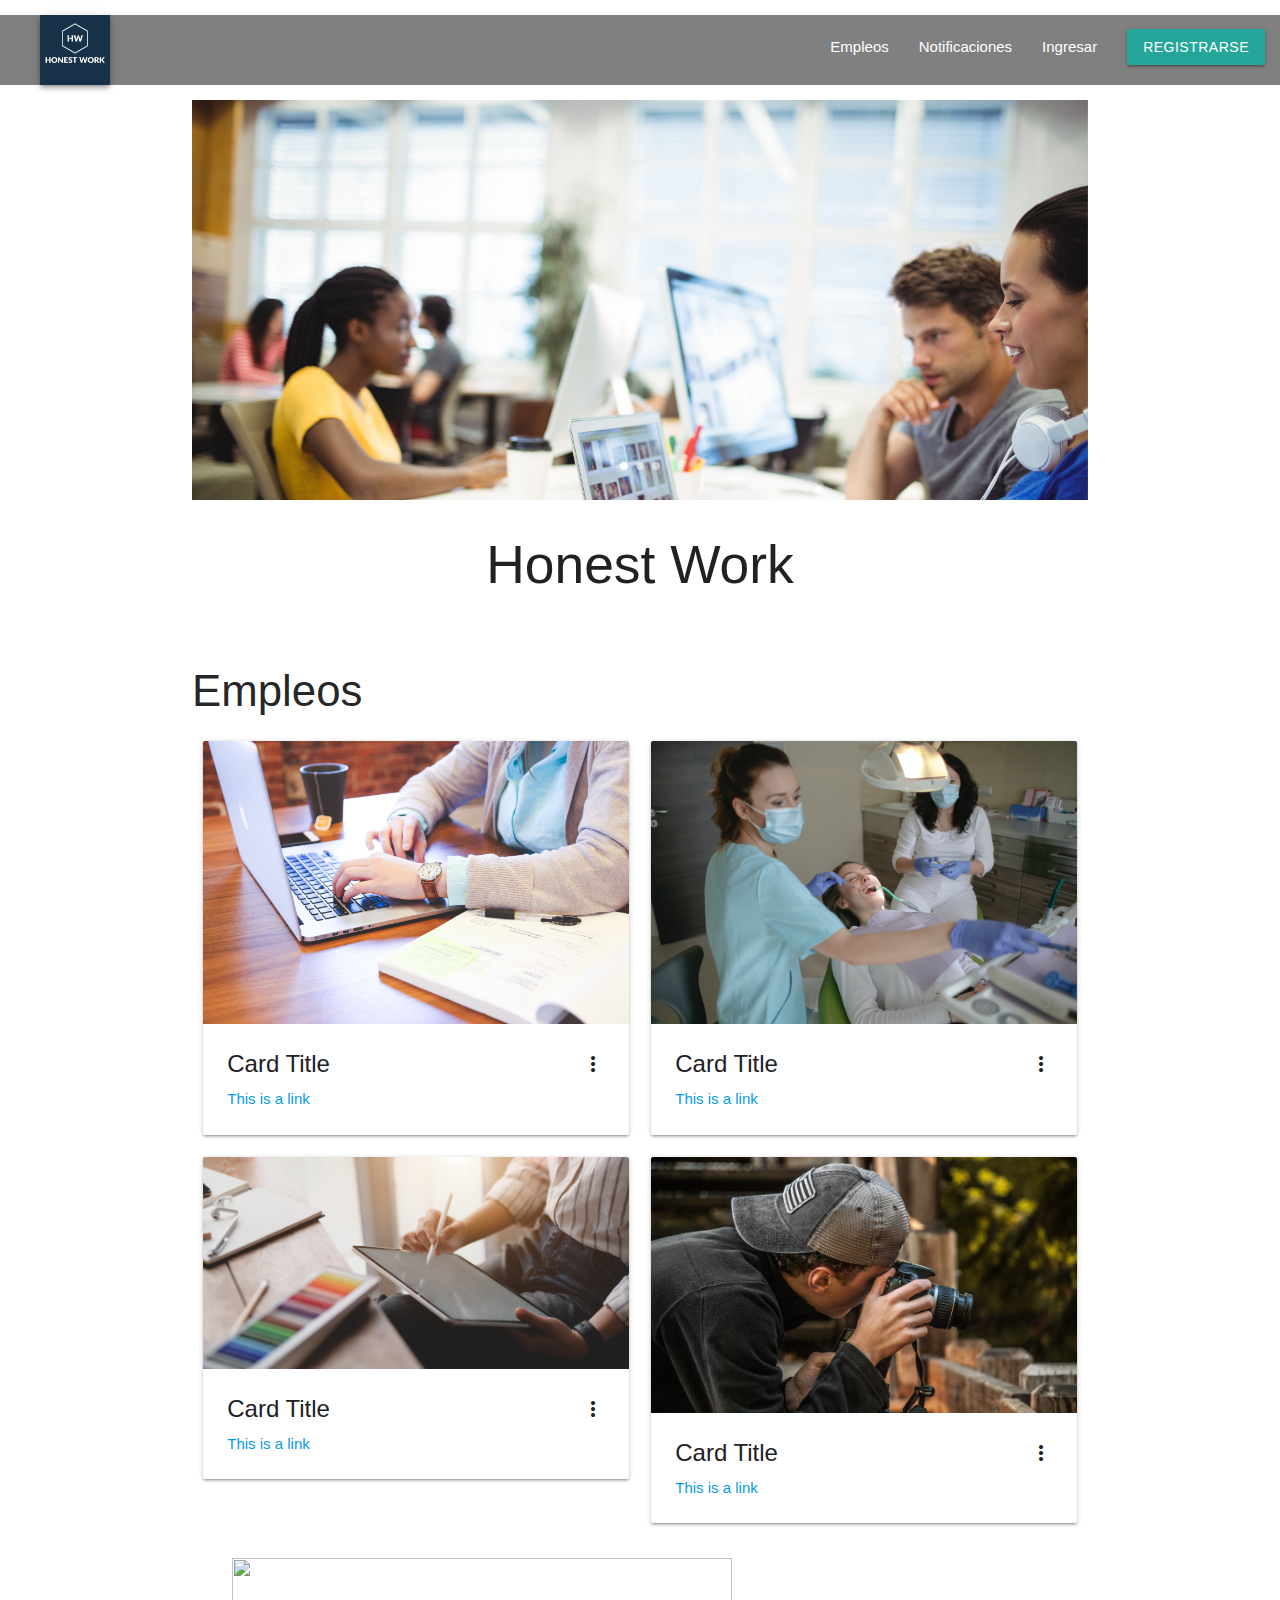
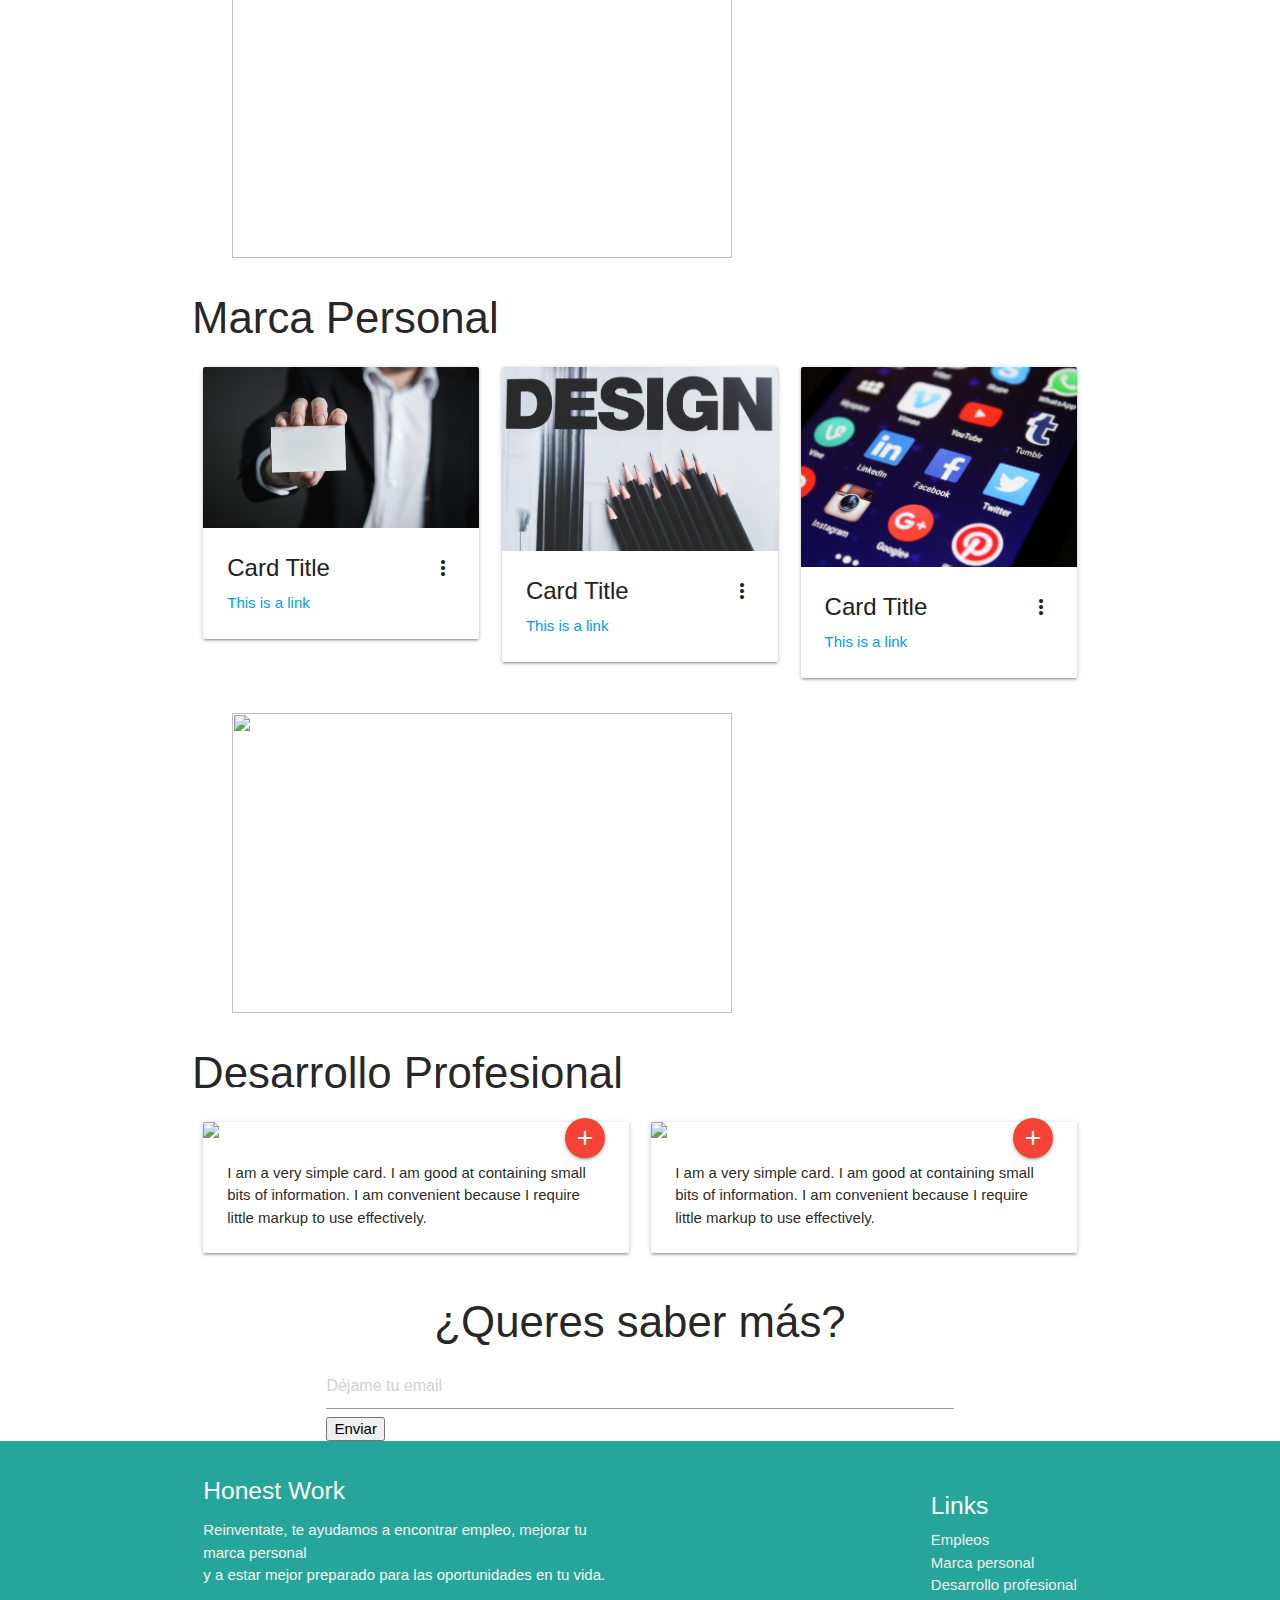
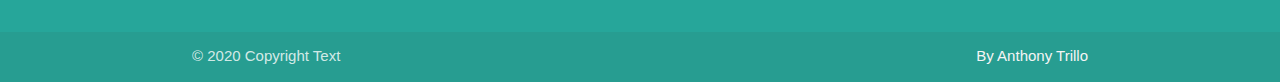
==== commit 642ee136: "creando sección de registro" ====
--- a/index.html
+++ b/index.html
@@ -55,7 +55,7 @@
                 </section> -->
             <section id="categorias" class="category-list">
                 <div>
-                    <h2>Desarrollo profesional</h2>
+                    <h2 class="center">Honest Work</h2>
                     <section>
                         <figure class="category-imageContainer">
                             <img class="category_image" src="" width="auto" height="auto" alt="">
@@ -231,7 +231,7 @@
             <section id="contacto" class="contact">
                 <div class="container">
                     <form action="/suscripcion/" class="form-email">
-                        <h3>¿Queres saber más?</h3 >
+                        <h3 class="center">¿Queres saber más?</h3 >
                         <input type="text" placeholder="Déjame tu email" value="" id="email">
                         <button>Enviar</button>
                     </form>
--- a/estilos.css
+++ b/estilos.css
@@ -20,3 +20,7 @@
 .brand-logo img {
     width: 70px;
 }
+
+.page-footer {
+    background-color: #26a69a;
+}
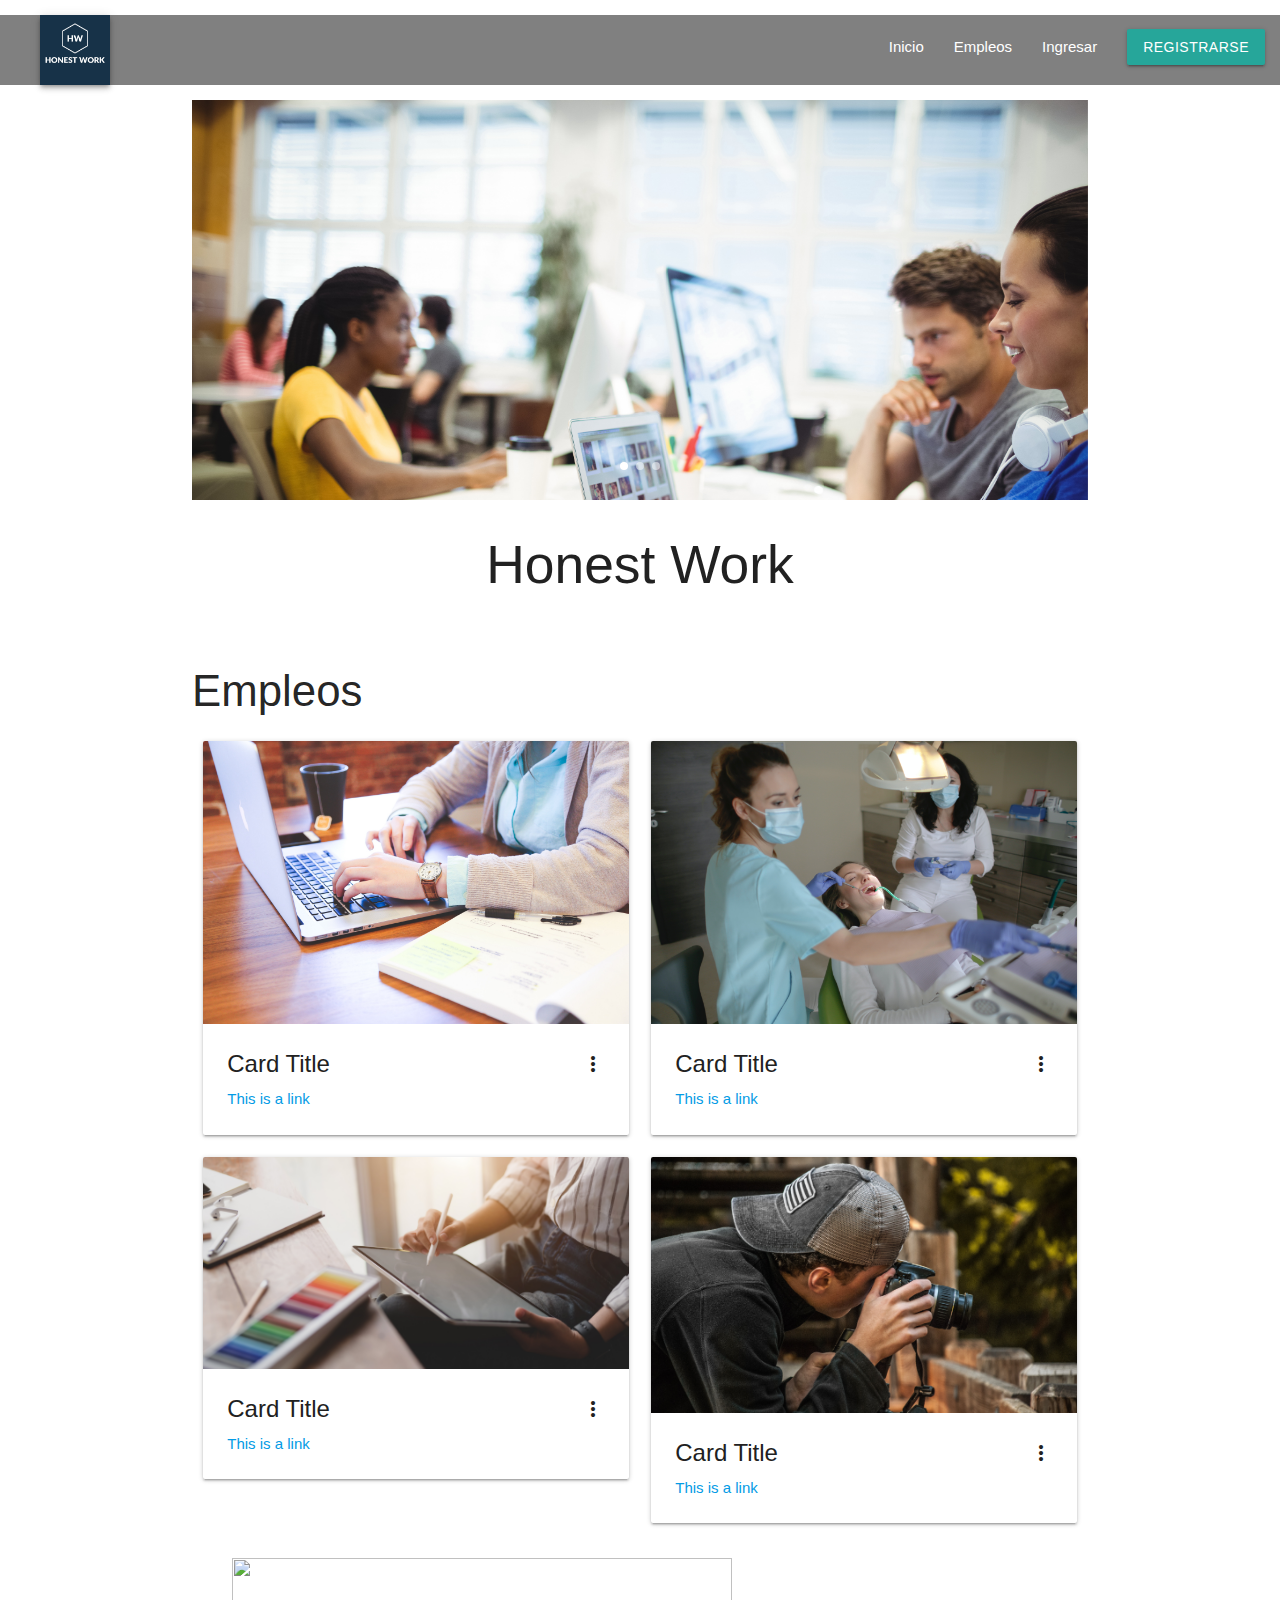
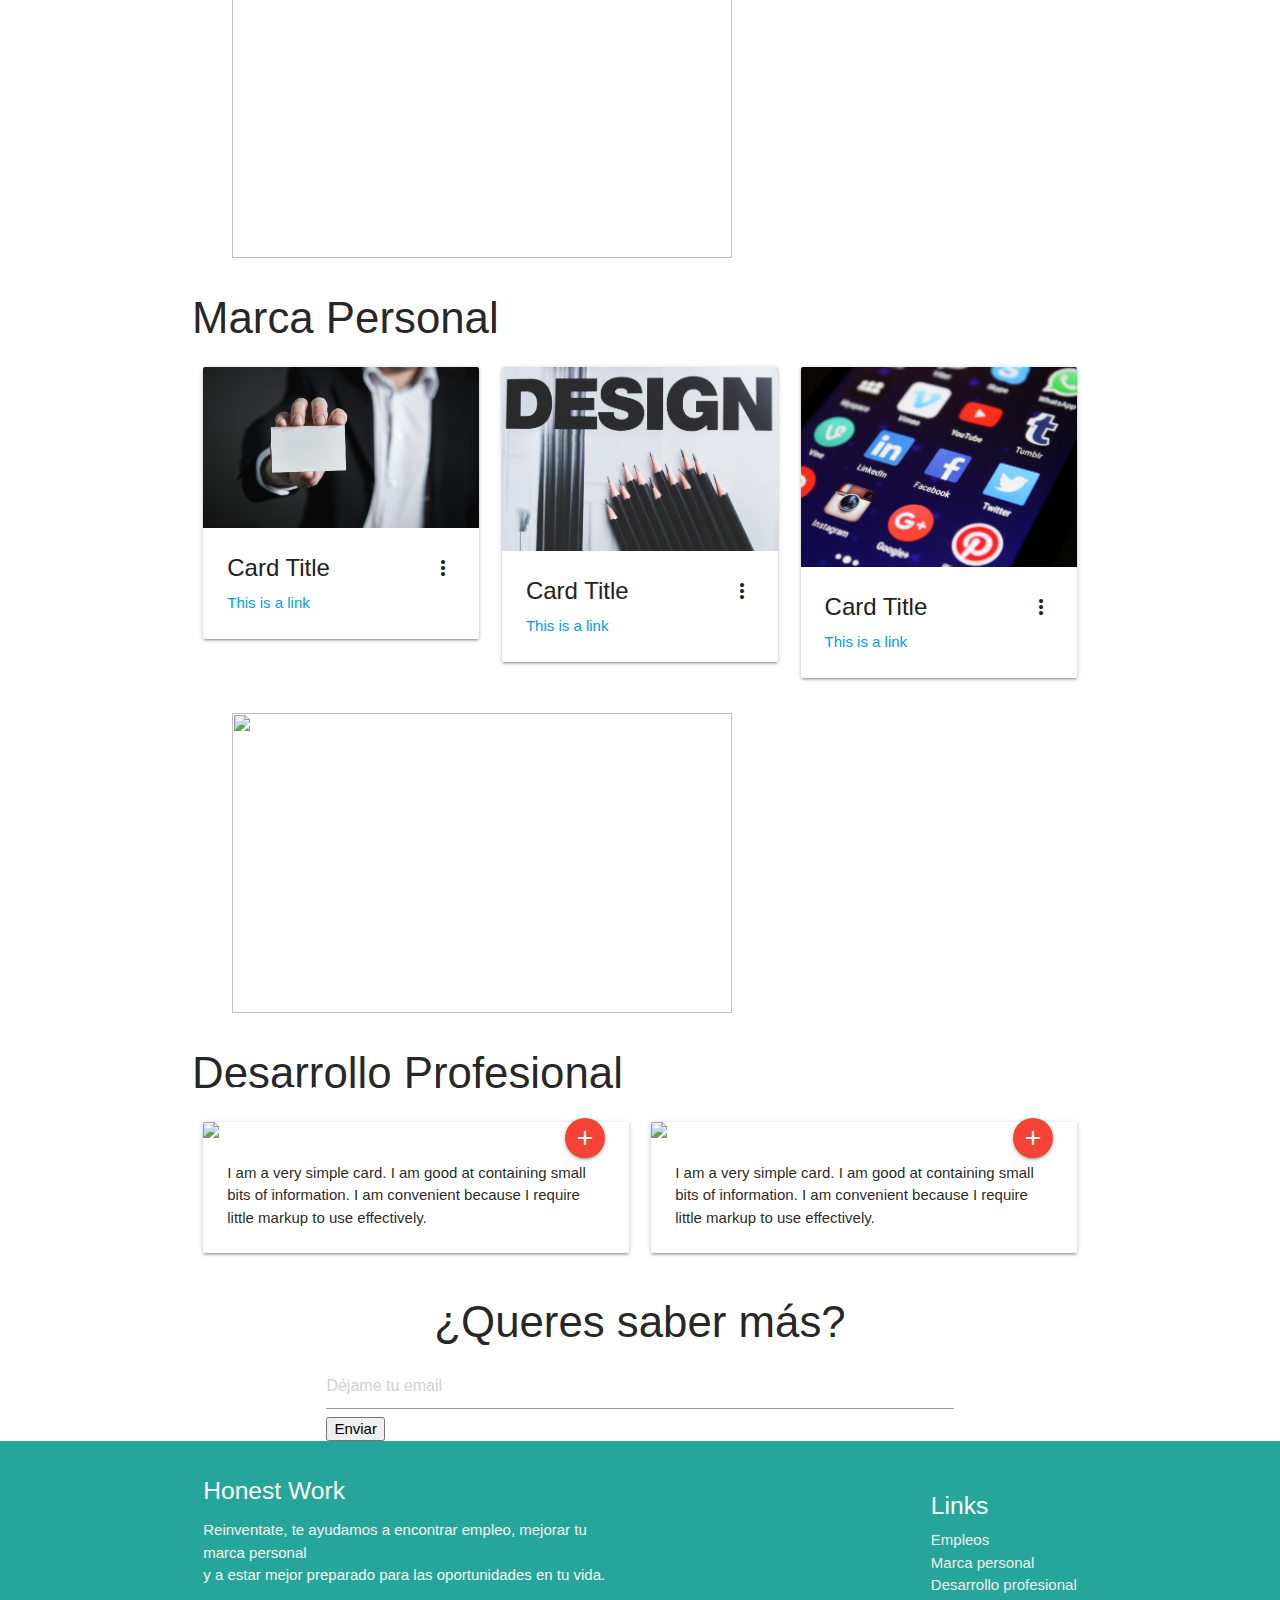
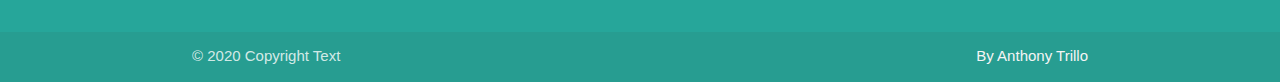
==== commit 9d508003: "Creando ruta empleos y corrigo detalles" ====
--- a/index.html
+++ b/index.html
@@ -20,22 +20,22 @@
         <header>
             <nav class="nav-wrapper">
                 <figure>
-                    <a href="#" class="brand-logo left valign-wrapper">
+                    <a href="index.html" class="brand-logo left valign-wrapper">
                         <img class="responsive-img z-depth-2" src="imagenes/logo.png" alt="logo de la página">
                     </a>
                 </figure>
                 <ul class="valign-wrapper right">
                     <li>
-                        <a href="">Empleos</a>
-                    </li>
-                    <li>
-                        <a href="">Notificaciones</a>
-                    </li>
-                    <li>
-                        <a href="">Ingresar</a>
-                    </li>
-                    <li>
-                        <a class="btn" href="#">Registrarse</a>
+                        <a href="index.html">Inicio</a>
+                    </li>
+                    <li>
+                        <a href="empleos.html">Empleos</a>
+                    </li>
+                    <li>
+                        <a href="login.html">Ingresar</a>
+                    </li>
+                    <li>
+                        <a class="btn" href="registro.html">Registrarse</a>
                     </li>
                 </ul>
             </nav>
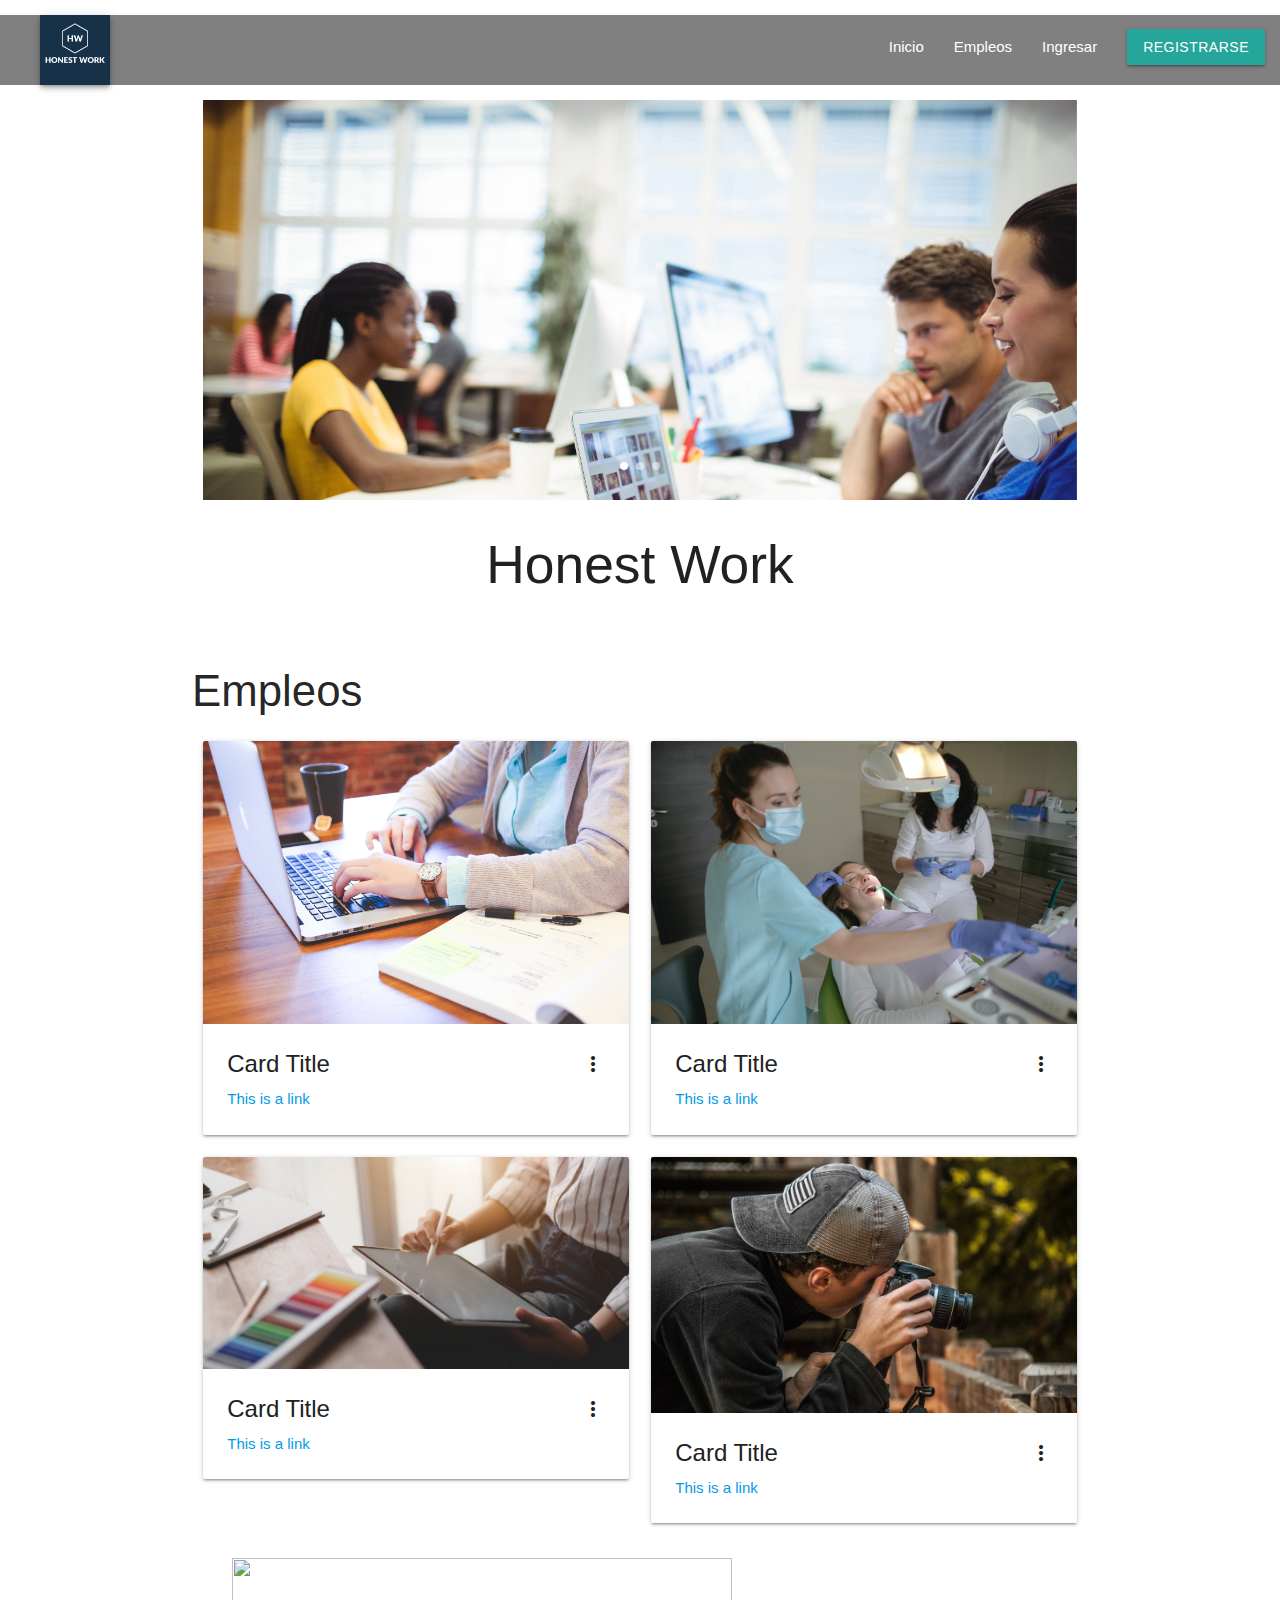
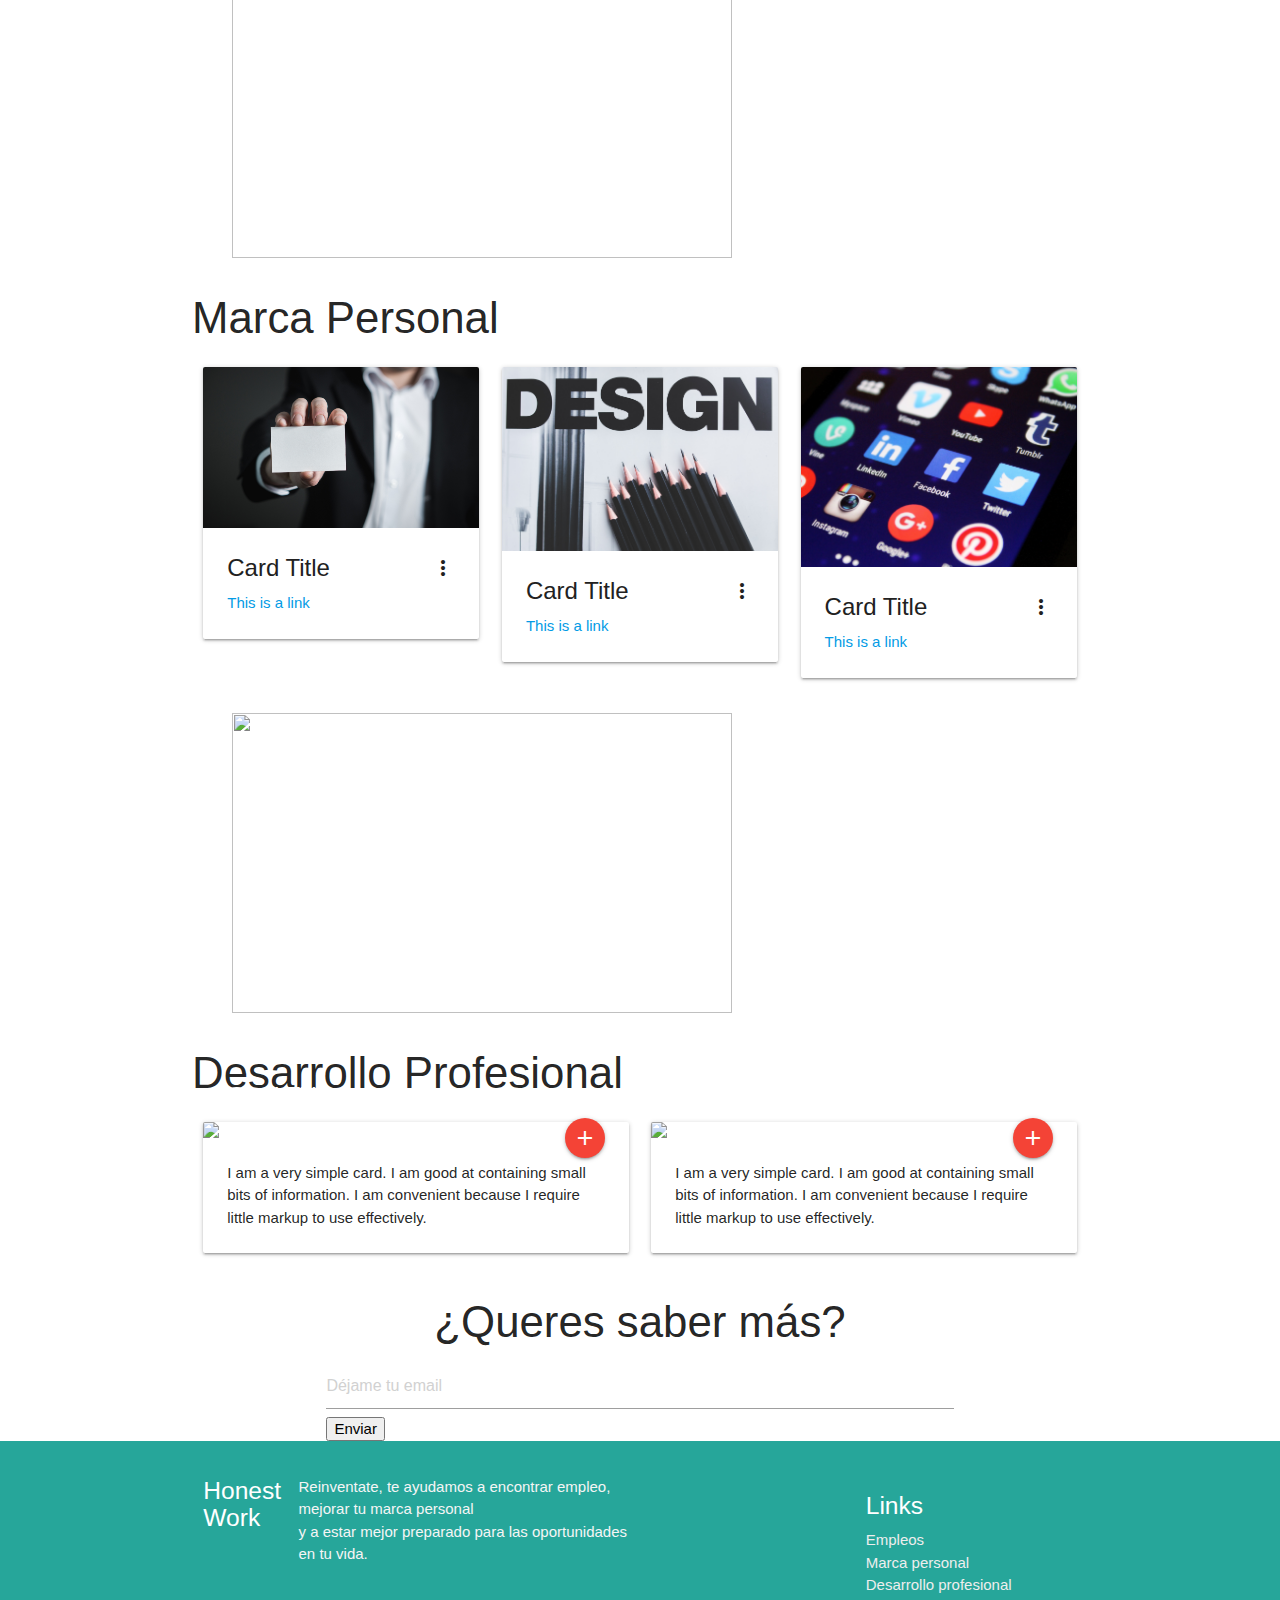
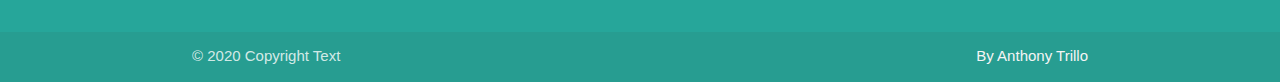
==== commit 464576a8: "Detalles del index" ====
--- a/index.html
+++ b/index.html
@@ -13,10 +13,9 @@
     </head>
     <body>
         <div>
-            <i class="icon-menu burger-button" id="burger-menu"></i> 
+            <i class="icon-menu burger-button" id="burger-menu"></i>
 
         </div>
-        
         <header>
             <nav class="nav-wrapper">
                 <figure>
@@ -39,20 +38,19 @@
                     </li>
                 </ul>
             </nav>
-        
         </header>
         <main class="container">
-                <!-- <section>
+                <section>
                     <div class="row">
-                        <div class="col s12"> -->
+                        <div class="col s12">
                             <div class="carousel carousel-slider">
                                 <a class="carousel-item" href="#one!"><img src="imagenes/work.jpg"></a>
                                 <a class="carousel-item" href="#two!"><img src="imagenes/meet.jpg"></a>
                                 <a class="carousel-item" href="#three!"><img src="imagenes/branding.jpg"></a>
-                            </div>   
-                        <!-- </div>
+                            </div>
+                        </div>
                     </div>
-                </section> -->
+                </section>
             <section id="categorias" class="category-list">
                 <div>
                     <h2 class="center">Honest Work</h2>
@@ -275,13 +273,10 @@
                     duration: 200,
                     fullWidth: false
                 })
-
-                
-
             });
 
-            var instance = M.Carousel.getInstance(elem);
-            instance.next();
+            // var instance = M.Carousel.getInstance(elem);
+            // instance.next();
         </script>
     </body>
 </html>--- a/estilos.css
+++ b/estilos.css
@@ -16,11 +16,22 @@
     box-shadow: none;
     height: 70px;
 }
+.row .col.s12 {
+    display: flex;
+    justify-content: center;
+}
 
 .brand-logo img {
     width: 70px;
 }
 
+.card-panel {
+    display: inline-block;
+    justify-content: center;
+}
+
 .page-footer {
     background-color: #26a69a;
+    margin-top: auto;
+    /* align-items: flex-end; */
 }
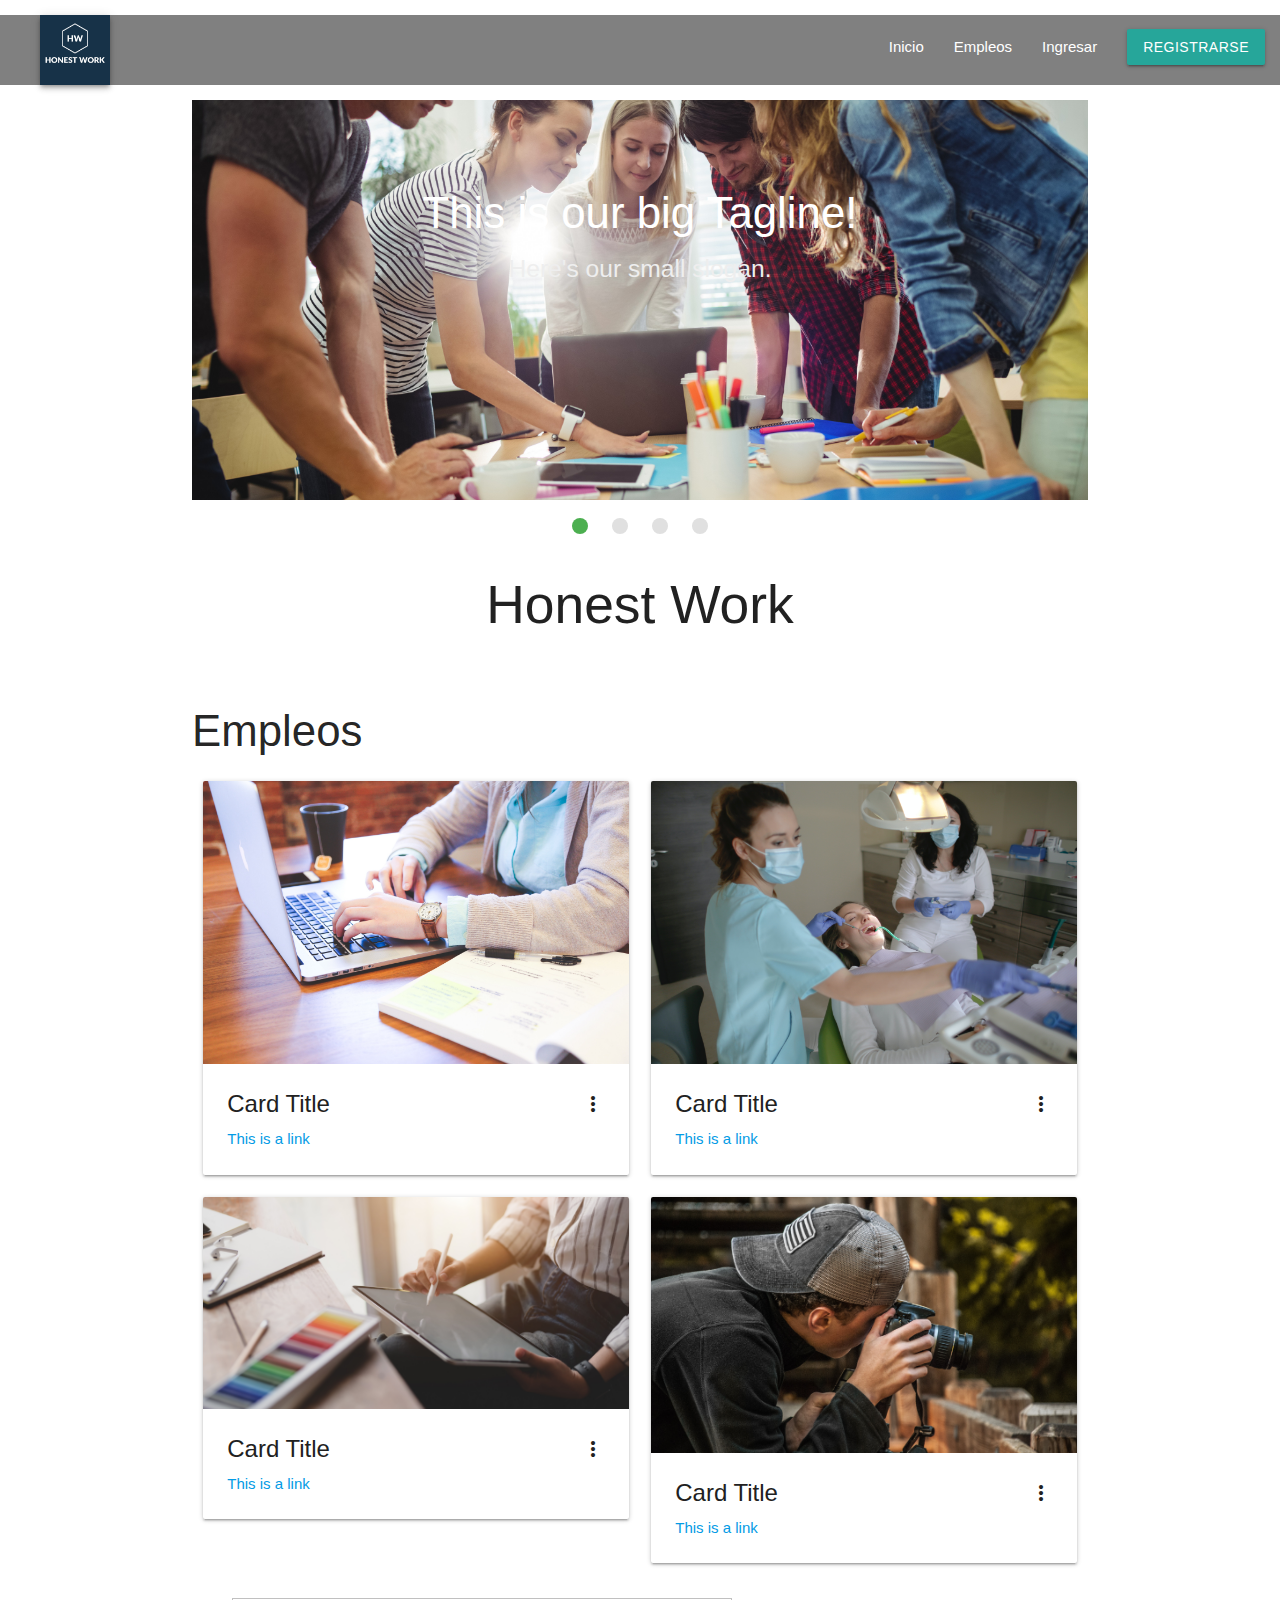
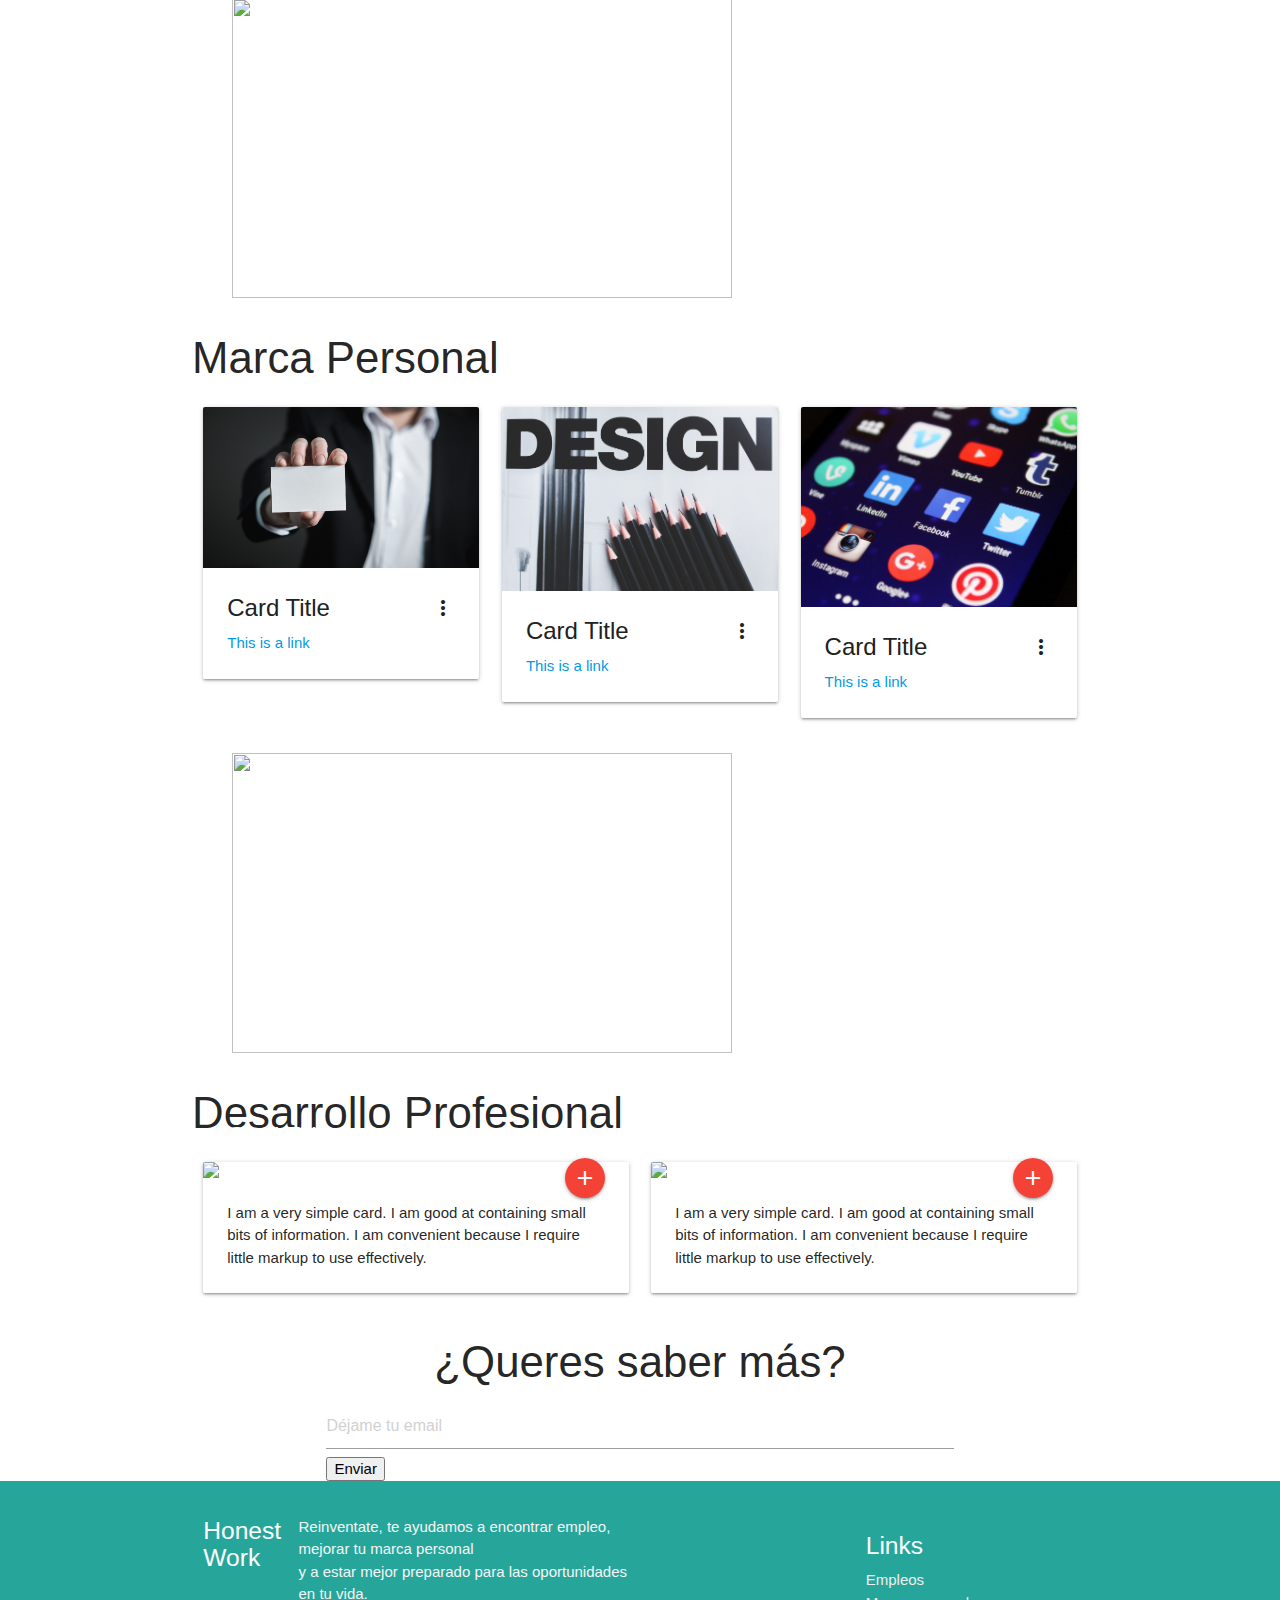
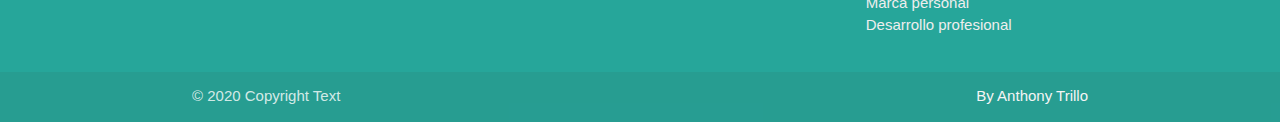
==== commit 91377e6d: "Cambiando carrousel a slider" ====
--- a/index.html
+++ b/index.html
@@ -41,15 +41,38 @@
         </header>
         <main class="container">
                 <section>
-                    <div class="row">
-                        <div class="col s12">
-                            <div class="carousel carousel-slider">
-                                <a class="carousel-item" href="#one!"><img src="imagenes/work.jpg"></a>
-                                <a class="carousel-item" href="#two!"><img src="imagenes/meet.jpg"></a>
-                                <a class="carousel-item" href="#three!"><img src="imagenes/branding.jpg"></a>
-                            </div>
-                        </div>
-                    </div>
+                    <div class="slider">
+                        <ul class="slides">
+                          <li>
+                            <img src="imagenes/meet.jpg">
+                            <div class="caption center-align">
+                              <h3>This is our big Tagline!</h3>
+                              <h5 class="light grey-text text-lighten-3">Here's our small slogan.</h5>
+                            </div>
+                          </li>
+                          <li>
+                            <img src="imagenes/work.jpg">
+                            <div class="caption left-align">
+                              <h3>Left Aligned Caption</h3>
+                              <h5 class="light grey-text text-lighten-3">Here's our small slogan.</h5>
+                            </div>
+                          </li>
+                          <li>
+                            <img src="imagenes/branding.jpg">
+                            <div class="caption right-align">
+                              <h3>Right Aligned Caption</h3>
+                              <h5 class="light grey-text text-lighten-3">Here's our small slogan.</h5>
+                            </div>
+                          </li>
+                          <li>
+                            <img src="imagenes/curriculum.jpg">
+                            <div class="caption center-align">
+                              <h3>This is our big Tagline!</h3>
+                              <h5 class="light grey-text text-lighten-3">Here's our small slogan.</h5>
+                            </div>
+                          </li>
+                        </ul>
+                      </div>
                 </section>
             <section id="categorias" class="category-list">
                 <div>
@@ -262,21 +285,19 @@
             </div>
         </footer>
 
-        <!-- Compiled and minified JavaScript -->
+        <!-- Javascript -->
         <script src="https://cdnjs.cloudflare.com/ajax/libs/materialize/1.0.0/js/materialize.min.js"></script>
         <script>
             document.addEventListener('DOMContentLoaded', function() {
-                var elems = document.querySelectorAll('.carousel');
-                var instances = M.Carousel.init(elems, {
+                var elems = document.querySelectorAll('.slider');
+                var instances = M.Slider.init(elems, {
                     indicators: true,
                     dist: -80,
-                    duration: 200,
-                    fullWidth: false
+                    duration: 300,
+                    interval: 3000
                 })
             });
-
-            // var instance = M.Carousel.getInstance(elem);
-            // instance.next();
         </script>
+        <!-- /Javascript -->
     </body>
 </html>